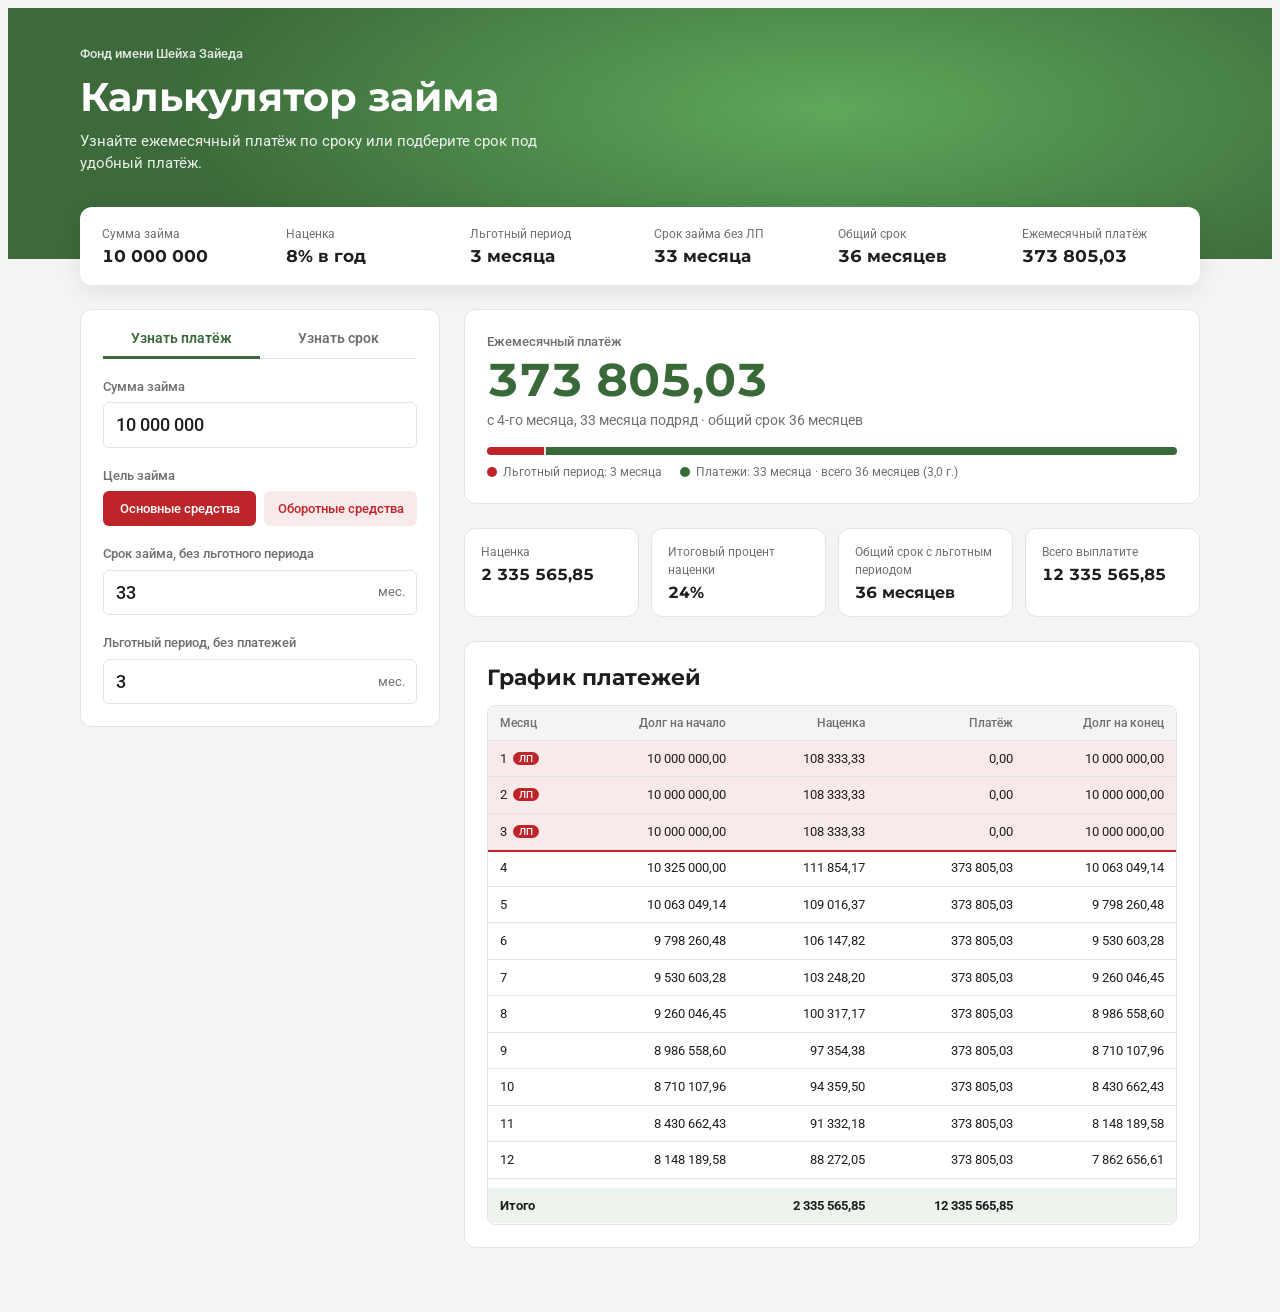
==== index.html @ 4a54db21 "Add files via upload" ====
<!doctype html>
<html lang="ru">
<head>
<meta charset="utf-8">
<meta name="viewport" content="width=device-width, initial-scale=1, viewport-fit=cover">
</head>
<body>
<title>Калькулятор займа ФШЗ</title>
<meta name="claude:viewport-fit-sides" content="cover">
<link rel="preconnect" href="https://fonts.googleapis.com">
<link rel="preconnect" href="https://fonts.gstatic.com" crossorigin>
<link rel="stylesheet" href="https://fonts.googleapis.com/css2?family=Montserrat:wght@600;700&family=Roboto:wght@400;500;700&display=swap">
<style>
  /* Layout: green band with title (как на сайте фонда), white terms card overlapping it, then form on the left and results on the right; stacks on phones */
  /* Single light theme on purpose: matches the fund's site */
  :root {
    --bg: #f4f4f4;
    --panel: #ffffff;
    --fg: #1e1e1e;
    --muted: #6f6f6f;
    --line: #e4e4e4;
    --accent: #396939;          /* green from the site */
    --accent-soft: #edf3ed;
    --band-light: #5ea85b;
    --band-dark: #3c6a3a;
    --grace: #be252a;           /* red from the site's buttons */
    --grace-soft: #f8e9ea;
    --warn: #be252a;
    --on-band: #ffffff;
    --font-head: "Century Gothic", "Montserrat", "Segoe UI", sans-serif;
    --font-body: "Roboto", "Segoe UI", system-ui, sans-serif;
    --font-num: "Roboto", "Segoe UI", system-ui, sans-serif;
    color-scheme: light;
  }

  * { box-sizing: border-box; }
  [hidden] { display: none !important; }
  body { background: var(--bg); color: var(--fg); font-family: var(--font-body); font-size: 15px; line-height: 1.5; padding-block: 0 56px; }
  .gutter { padding-left: max(16px, env(safe-area-inset-left, 0px)); padding-right: max(16px, env(safe-area-inset-right, 0px)); }

  .band { background: radial-gradient(ellipse 70% 120% at 65% 40%, var(--band-light) 0%, var(--band-dark) 75%); color: var(--on-band); }
  .band-inner { max-width: 1120px; margin: 0 auto; padding-block: 36px 84px; display: grid; gap: 10px; }
  .brand { font-size: 13px; font-weight: 500; opacity: 0.85; }
  .band h1 { margin: 0; font: 700 clamp(28px, 4.5vw, 40px)/1.15 var(--font-head); text-wrap: balance; max-width: 22ch; }
  .band p { margin: 0; font-size: 15px; opacity: 0.9; max-width: 60ch; }

  .wrap { max-width: 1152px; margin: -52px auto 0; display: grid; grid-template-columns: minmax(0, 1fr); gap: 24px; position: relative; }
  .terms { display: grid; grid-template-columns: repeat(6, minmax(0, 1fr)); gap: 0; margin: 0; background: var(--panel); border-radius: 12px; box-shadow: 0 6px 24px rgb(0 0 0 / 0.08); padding: 18px 8px; }
  @media (max-width: 900px) { .terms { grid-template-columns: repeat(3, minmax(0, 1fr)); row-gap: 14px; } }
  @media (max-width: 520px) { .terms { grid-template-columns: repeat(2, minmax(0, 1fr)); } }
  .terms div { display: grid; gap: 2px; padding: 0 14px; align-content: start; }
  .terms dt { font-size: 12px; color: var(--muted); }
  .terms dd { margin: 0; font: 700 17px/1.3 var(--font-head); font-variant-numeric: tabular-nums; overflow-wrap: anywhere; }

  .grid { display: grid; grid-template-columns: minmax(0, 360px) minmax(0, 1fr); gap: 24px; align-items: start; }
  @media (max-width: 860px) { .grid { grid-template-columns: minmax(0, 1fr); } }

  .panel { background: var(--panel); border: 1px solid var(--line); border-radius: 12px; padding: 22px; }
  .inputs { display: grid; gap: 18px; }
  .field { display: grid; gap: 6px; }
  .field label { font-size: 13px; font-weight: 500; color: var(--muted); }
  .inp { position: relative; }
  .inp input {
    width: 100%; font: 500 18px/1.2 var(--font-num); font-variant-numeric: tabular-nums;
    color: var(--fg); background: var(--panel); border: 1px solid var(--line); border-radius: 6px;
    padding: 11px 52px 11px 12px; transition: border-color 0.15s;
  }
  .inp input:focus { border-color: var(--accent); outline: none; box-shadow: 0 0 0 3px var(--accent-soft); }
  .inp .unit { position: absolute; right: 12px; top: 50%; transform: translateY(-50%); color: var(--muted); font-size: 13px; pointer-events: none; }
  button:focus-visible { outline: 2px solid var(--accent); outline-offset: 2px; }

  .seg { display: grid; grid-template-columns: 1fr 1fr; gap: 8px; }
  .seg button {
    font: 500 13px var(--font-body); color: var(--grace); background: var(--grace-soft); border: 0; border-radius: 6px;
    padding: 10px 8px; cursor: pointer; transition: background 0.15s, color 0.15s;
  }
  .seg button:hover { background: #f2d9db; }
  .seg button[aria-pressed="true"] { background: var(--grace); color: #ffffff; }

  .tabs { display: grid; grid-template-columns: 1fr 1fr; border-bottom: 1px solid var(--line); margin: -6px 0 0; }
  .tabs button {
    font: 600 14px var(--font-body); color: var(--muted); background: transparent; border: 0; border-bottom: 3px solid transparent;
    padding: 4px 6px 10px; margin-bottom: -1px; cursor: pointer;
  }
  .tabs button[aria-selected="true"] { color: var(--accent); border-bottom-color: var(--accent); }
  .right { display: grid; grid-template-columns: minmax(0, 1fr); gap: 24px; min-width: 0; }
  .hero { display: grid; gap: 4px; }
  .eyebrow { font-size: 13px; font-weight: 500; color: var(--muted); }
  .big { font: 700 clamp(32px, 5vw, 46px)/1.1 var(--font-head); font-variant-numeric: tabular-nums; color: var(--accent); overflow-wrap: anywhere; }
  .sub { color: var(--muted); font-size: 14px; }
  .error { color: var(--warn); font-weight: 500; }

  .timeline { display: flex; height: 8px; border-radius: 4px; overflow: hidden; background: var(--line); margin-top: 16px; gap: 2px; }
  .timeline .g { background: var(--grace); }
  .timeline .p { background: var(--accent); }
  .legend { display: flex; flex-wrap: wrap; gap: 6px 18px; font-size: 12px; color: var(--muted); margin-top: 8px; }
  .legend i { display: inline-block; width: 10px; height: 10px; border-radius: 50%; margin-right: 6px; vertical-align: -1px; }

  .stats { display: grid; grid-template-columns: repeat(4, minmax(0, 1fr)); gap: 12px; }
  @media (max-width: 1040px) and (min-width: 861px) { .stats { grid-template-columns: repeat(2, minmax(0, 1fr)); } }
  @media (max-width: 560px) { .stats { grid-template-columns: repeat(2, minmax(0, 1fr)); } }
  .stat { background: var(--panel); border: 1px solid var(--line); border-radius: 12px; padding: 14px 16px; display: grid; gap: 4px; align-content: start; }
  .stat .k { font-size: 12px; color: var(--muted); }
  .stat .v { font: 700 16px var(--font-head); font-variant-numeric: tabular-nums; overflow-wrap: anywhere; }

  .sched-head { display: flex; justify-content: space-between; align-items: baseline; flex-wrap: wrap; gap: 8px; margin-bottom: 14px; }
  .sched-head h2 { margin: 0; font: 700 22px var(--font-head); }
  .table-box { overflow: auto; max-height: 520px; border: 1px solid var(--line); border-radius: 8px; }
  table { border-collapse: collapse; width: 100%; min-width: 540px; font-size: 13px; }
  th, td { padding: 8px 12px; text-align: right; white-space: nowrap; }
  th { position: sticky; top: 0; background: var(--bg); font-weight: 500; font-size: 12px; color: var(--muted); border-bottom: 1px solid var(--line); z-index: 1; }
  th:first-child, td:first-child { text-align: left; }
  td { font-family: var(--font-num); font-variant-numeric: tabular-nums; border-bottom: 1px solid var(--line); }
  tr.grace td { background: var(--grace-soft); }
  tr.cap td { box-shadow: inset 0 2px 0 var(--grace); }
  tfoot td { font-weight: 700; background: var(--accent-soft); position: sticky; bottom: 0; }
  .tag { display: inline-block; font: 500 10px var(--font-body); color: #ffffff; background: var(--grace); border-radius: 10px; padding: 1px 6px; margin-left: 6px; vertical-align: 1px; }
  @media (prefers-reduced-motion: reduce) { * { transition: none !important; } }
</style>

<div class="band gutter">
  <div class="band-inner">
    <span class="brand">Фонд имени Шейха Зайеда</span>
    <h1>Калькулятор займа</h1>
    <p>Узнайте ежемесячный платёж по сроку или подберите срок под удобный платёж.</p>
  </div>
</div>

<div class="wrap gutter">
  <dl class="terms" id="terms"></dl>

  <div class="grid">
    <form class="panel inputs" id="form" autocomplete="off">
      <div class="tabs" role="tablist" aria-label="Что рассчитать">
        <button type="button" role="tab" id="modePay" aria-selected="true">Узнать платёж</button>
        <button type="button" role="tab" id="modeTerm" aria-selected="false">Узнать срок</button>
      </div>

      <div class="field">
        <label for="amount">Сумма займа</label>
        <div class="inp"><input id="amount" inputmode="decimal" value="10 000 000"></div>
      </div>

      <div class="field" id="presetField">
        <label id="presetLabel">Цель займа</label>
        <div class="seg" role="group" aria-labelledby="presetLabel">
          <button type="button" data-grace="3" data-term="33">Основные средства</button>
          <button type="button" data-grace="3" data-term="21">Оборотные средства</button>
        </div>
      </div>

      <div class="field" id="termField">
        <label for="term">Срок займа, без льготного периода</label>
        <div class="inp"><input id="term" inputmode="numeric" value="33"><span class="unit">мес.</span></div>
      </div>

      <div class="field" id="payField" hidden>
        <label for="pay">Сколько готовы платить в месяц</label>
        <div class="inp"><input id="pay" inputmode="decimal" value="500 000"></div>
      </div>

      <div class="field">
        <label for="grace">Льготный период, без платежей</label>
        <div class="inp"><input id="grace" inputmode="numeric" value="3"><span class="unit">мес.</span></div>
      </div>
    </form>

    <div class="right">
      <section class="panel">
        <div class="hero">
          <span class="eyebrow" id="heroLabel">Ежемесячный платёж</span>
          <span class="big" id="heroValue">—</span>
          <span class="sub" id="heroSub"></span>
        </div>
        <div class="timeline" id="timeline" aria-hidden="true"><div class="g" id="tlG"></div><div class="p" id="tlP"></div></div>
        <div class="legend">
          <span><i style="background:var(--grace)"></i><span id="lgG"></span></span>
          <span><i style="background:var(--accent)"></i><span id="lgP"></span></span>
        </div>
      </section>

      <div class="stats" id="stats"></div>

      <section class="panel">
        <div class="sched-head">
          <h2>График платежей</h2>
        </div>
        <div class="table-box">
          <table>
            <thead>
              <tr><th>Месяц</th><th>Долг на начало</th><th>Наценка</th><th>Платёж</th><th>Долг на конец</th></tr>
            </thead>
            <tbody id="tbody"></tbody>
            <tfoot id="tfoot"></tfoot>
          </table>
        </div>
      </section>
    </div>
  </div>
</div>

<script>
  // Pure calculation, mirrors the "Традиционный займ" sheet.
  function calc({ amount, rate, grace, term }) {
    const i = rate / 100 / 12;
    const graceInterest = amount * i;                 // per month, on the unchanged balance
    const graceTotal = graceInterest * grace;
    const base = amount + graceTotal;                 // balance after capitalisation
    const n = term;
    const payment = i === 0 ? base / n : base * i / (1 - Math.pow(1 + i, -n));

    const rows = [];
    let bal = amount;
    for (let m = 1; m <= grace; m++) {
      rows.push({ m, start: bal, interest: graceInterest, principal: 0, pay: 0, end: bal, grace: true });
    }
    bal = base;
    let paidInterest = 0;
    for (let k = 1; k <= n; k++) {
      const interest = bal * i;
      const principal = payment - interest;
      const end = k === n ? 0 : bal - principal;
      rows.push({ m: grace + k, start: bal, interest, principal, pay: payment, end, cap: k === 1 && grace > 0 });
      paidInterest += interest; bal = end;
    }
    return { base, graceTotal, n, payment, paidInterest, totalPaid: payment * n,
             overpay: graceTotal + paidInterest, rows };
  }

  const nf = new Intl.NumberFormat("ru-RU", { minimumFractionDigits: 2, maximumFractionDigits: 2 });
  const nf0 = new Intl.NumberFormat("ru-RU", { maximumFractionDigits: 0 });
  const nfPct = new Intl.NumberFormat("ru-RU", { maximumFractionDigits: 2 });
  function fmt(x) { return nf.format(x); }
  function num(s) { const v = parseFloat(String(s).replace(/[\s ]/g, "").replace(",", ".")); return isFinite(v) ? v : NaN; }
  function months(n) {
    const a = Math.abs(n) % 100, b = a % 10;
    if (a > 10 && a < 20) return n + " месяцев";
    if (b === 1) return n + " месяц";
    if (b > 1 && b < 5) return n + " месяца";
    return n + " месяцев";
  }

  const RATE = 13;      // ставка для расчёта аннуитета, как в таблице (Наценка по займу ФШЗ)
  const SHOWN_RATE = 8; // наценка, которая показывается на странице, % в год
  const MAX_GRACE = 12, MAX_TERM = 60;
  const $ = id => document.getElementById(id);
  const presets = document.querySelectorAll("[data-term]");
  let mode = "pay";   // "pay": срок → платёж, "term": желаемый платёж → срок

  // Smallest whole term (up to MAX_TERM) whose equal payment fits into the budget
  function termForPayment({ amount, rate, grace, budget }) {
    for (let n = 1; n <= MAX_TERM; n++) {
      if (calc({ amount, rate, grace, term: n }).payment <= budget + 0.005) return n;
    }
    return null;
  }

  function render() {
    const amount = num($("amount").value), rate = RATE;
    const grace = Math.round(num($("grace").value)), budget = num($("pay").value);
    let term = Math.round(num($("term").value));
    presets.forEach(btn => btn.setAttribute("aria-pressed", +btn.dataset.grace === grace && +btn.dataset.term === term));
    const bad = msg => {
      $("terms").innerHTML = ""; $("heroValue").textContent = "—"; $("heroSub").innerHTML = '<span class="error">' + msg + "</span>";
      $("stats").innerHTML = ""; $("tbody").innerHTML = ""; $("tfoot").innerHTML = "";
      $("tlG").style.flex = "0"; $("tlP").style.flex = "0"; $("lgG").textContent = ""; $("lgP").textContent = "";
    };
    if (!(amount > 0)) return bad("Укажите сумму займа больше нуля.");
    if (!(grace >= 0)) return bad("Укажите льготный период, можно 0.");
    if (mode === "term") {
      if (!(budget > 0)) return bad("Укажите, сколько готовы платить в месяц.");
      term = termForPayment({ amount, rate, grace, budget });
      if (!term) return bad("Такого платежа не хватит для этой суммы. Минимальный платёж: " +
        fmt(calc({ amount, rate, grace, term: MAX_TERM }).payment) + ".");
    }
    if (!(term >= 1)) return bad("Укажите срок займа.");

    const r = calc({ amount, rate, grace, term });

    const total = grace + r.n;
    // Итоговый процент наценки: 8% в год × общий срок в годах
    const totalPct = SHOWN_RATE * total / 12;
    const terms = [
      ["Сумма займа", Number.isInteger(amount) ? nf0.format(amount) : fmt(amount)],
      ["Наценка", SHOWN_RATE + "% в год"],
      ["Льготный период", months(grace)],
      ["Срок займа без ЛП", months(r.n)],
      ["Общий срок", months(total)],
      ["Ежемесячный платёж", fmt(r.payment)],
    ];
    $("terms").innerHTML = terms.map(([k, v]) => "<div><dt>" + k + "</dt><dd>" + v + "</dd></div>").join("");
    if (mode === "pay") {
      $("heroLabel").textContent = "Ежемесячный платёж";
      $("heroValue").textContent = fmt(r.payment);
      $("heroSub").textContent = (grace ? "с " + (grace + 1) + "-го месяца, " : "") + months(r.n) + " подряд · общий срок " + months(total);
    } else {
      $("heroLabel").textContent = "Срок займа без льготного периода";
      $("heroValue").textContent = months(r.n);
      $("heroSub").textContent = "Платёж " + fmt(r.payment) + " в месяц" + (grace ? " с " + (grace + 1) + "-го месяца" : "") + " · общий срок " + months(total);
    }

    $("tlG").style.flex = String(grace); $("tlP").style.flex = String(r.n);
    $("lgG").textContent = "Льготный период: " + months(grace);
    $("lgP").textContent = "Платежи: " + months(r.n) + " · всего " + months(total) + " (" + (total / 12).toFixed(1).replace(".", ",") + " г.)";

    const stats = [
      ["Наценка", fmt(r.overpay)],
      ["Итоговый процент наценки", nfPct.format(totalPct) + "%"],
      ["Общий срок с льготным периодом", months(total)],
      ["Всего выплатите", fmt(r.totalPaid)],
    ];
    $("stats").innerHTML = stats.map(([k, v]) => '<div class="stat"><span class="k">' + k + '</span><span class="v">' + v + "</span></div>").join("");

    $("tbody").innerHTML = r.rows.map(x =>
      '<tr class="' + (x.grace ? "grace" : "") + (x.cap ? " cap" : "") + '"><td>' + x.m + (x.grace ? '<span class="tag">ЛП</span>' : "") +
      "</td><td>" + fmt(x.start) + "</td><td>" + fmt(x.interest) +
      "</td><td>" + fmt(x.pay) + "</td><td>" + fmt(x.end) + "</td></tr>").join("");
    $("tfoot").innerHTML = "<tr><td>Итого</td><td></td><td>" + fmt(r.overpay) + "</td><td>" + fmt(r.totalPaid) + "</td><td></td></tr>";
  }

  // Silent caps: grace up to 12 months, term up to 60 months
  [["grace", MAX_GRACE], ["term", MAX_TERM]].forEach(([id, max]) => $(id).addEventListener("input", e => {
    if (num(e.target.value) > max) e.target.value = max;
    render();
  }));
  // Group thousands with spaces while typing, keeping the caret after the same digit
  const groupDigits = e => {
    const el = e.target, raw = el.value, caret = el.selectionStart ?? raw.length;
    const digitsBefore = raw.slice(0, caret).replace(/[^\d,.]/g, "").length;
    let [int, dec] = raw.replace(/[^\d,.]/g, "").replace(".", ",").split(",");
    int = (int || "").replace(/^0+(?=\d)/, "");
    let out = int.replace(/\B(?=(\d{3})+(?!\d))/g, " ");
    if (dec !== undefined) out += "," + dec.replace(/\D/g, "").slice(0, 2);
    el.value = out;
    let pos = 0, seen = 0;
    while (pos < out.length && seen < digitsBefore) { if (out[pos] !== " ") seen++; pos++; }
    el.setSelectionRange(pos, pos);
    render();
  };
  $("amount").addEventListener("input", groupDigits);
  $("pay").addEventListener("input", groupDigits);

  function setMode(m) {
    mode = m;
    $("modePay").setAttribute("aria-selected", m === "pay");
    $("modeTerm").setAttribute("aria-selected", m === "term");
    $("presetField").hidden = $("termField").hidden = m !== "pay";
    $("payField").hidden = m !== "term";
    render();
  }
  $("modePay").addEventListener("click", () => setMode("pay"));
  $("modeTerm").addEventListener("click", () => setMode("term"));
  presets.forEach(btn => btn.addEventListener("click", () => {
    $("grace").value = btn.dataset.grace; $("term").value = btn.dataset.term; render();
  }));
  $("form").addEventListener("submit", e => e.preventDefault());
  render();
</script>

</body>
</html>
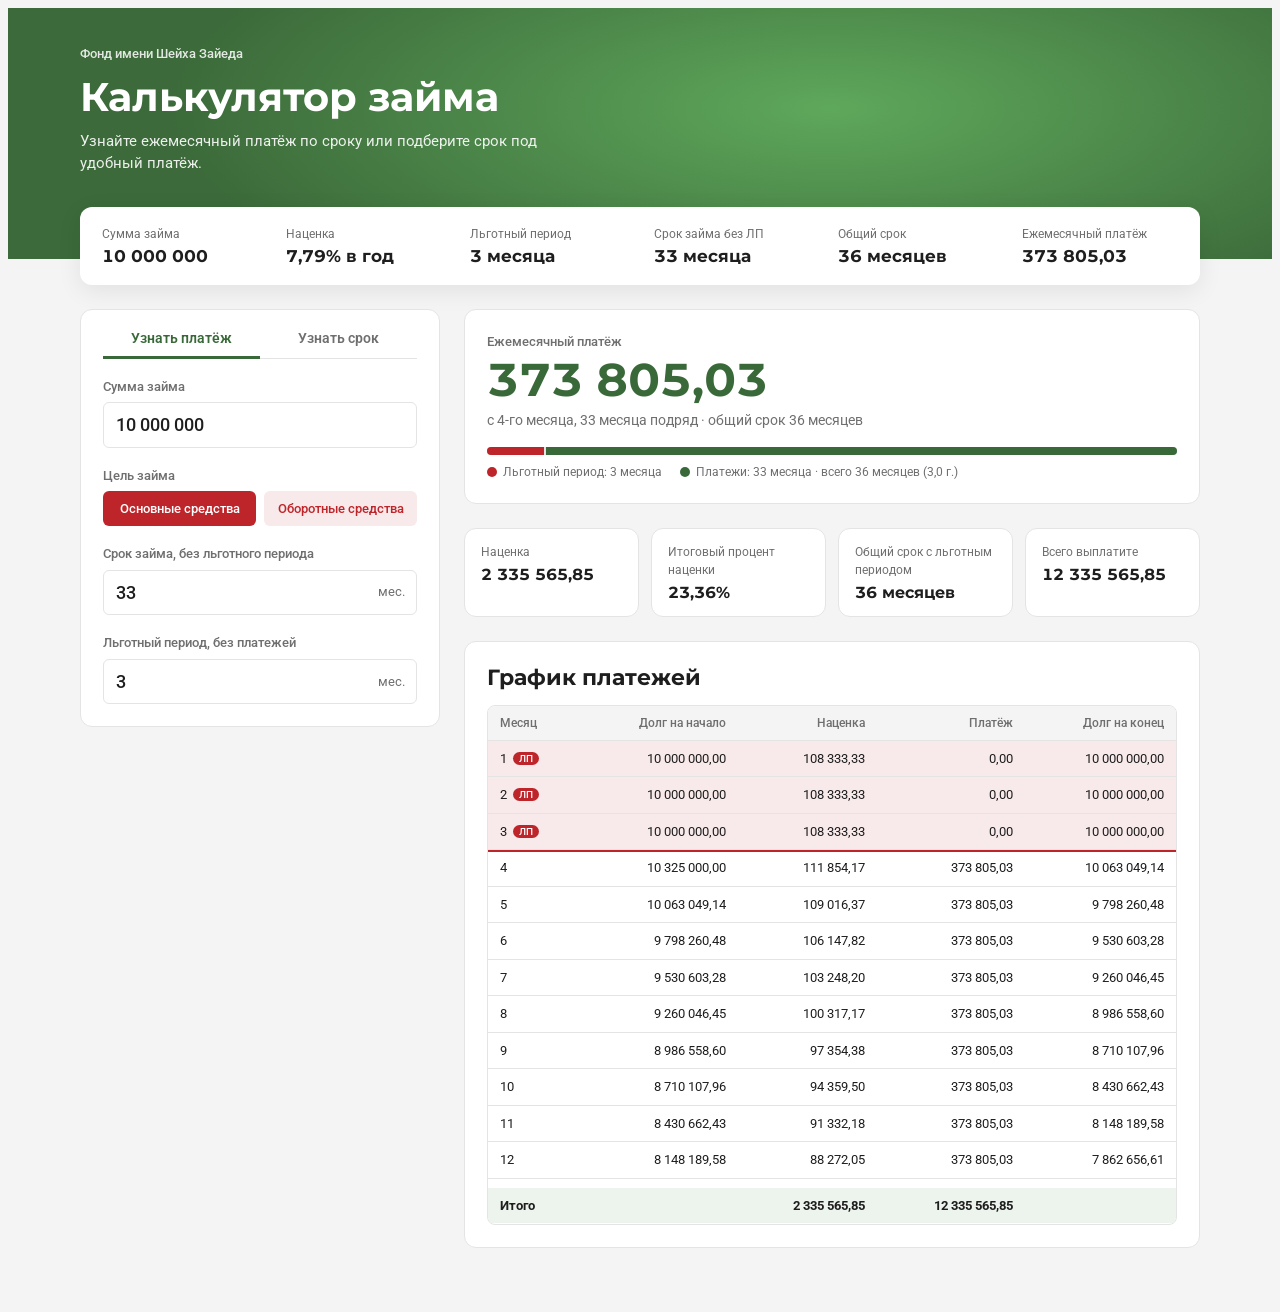
==== commit 76cb1b92: "Add files via upload" ====
--- a/index.html
+++ b/index.html
@@ -241,7 +241,6 @@
   }
 
   const RATE = 13;      // ставка для расчёта аннуитета, как в таблице (Наценка по займу ФШЗ)
-  const SHOWN_RATE = 8; // наценка, которая показывается на странице, % в год
   const MAX_GRACE = 12, MAX_TERM = 60;
   const $ = id => document.getElementById(id);
   const presets = document.querySelectorAll("[data-term]");
@@ -278,11 +277,12 @@
     const r = calc({ amount, rate, grace, term });
 
     const total = grace + r.n;
-    // Итоговый процент наценки: 8% в год × общий срок в годах
-    const totalPct = SHOWN_RATE * total / 12;
+    // Наценка как в таблице: доля переплаты от суммы займа (E7) и она же в пересчёте на год (H7)
+    const totalPct = r.overpay / amount * 100;
+    const yearPct = totalPct / total * 12;
     const terms = [
       ["Сумма займа", Number.isInteger(amount) ? nf0.format(amount) : fmt(amount)],
-      ["Наценка", SHOWN_RATE + "% в год"],
+      ["Наценка", nfPct.format(yearPct) + "% в год"],
       ["Льготный период", months(grace)],
       ["Срок займа без ЛП", months(r.n)],
       ["Общий срок", months(total)],
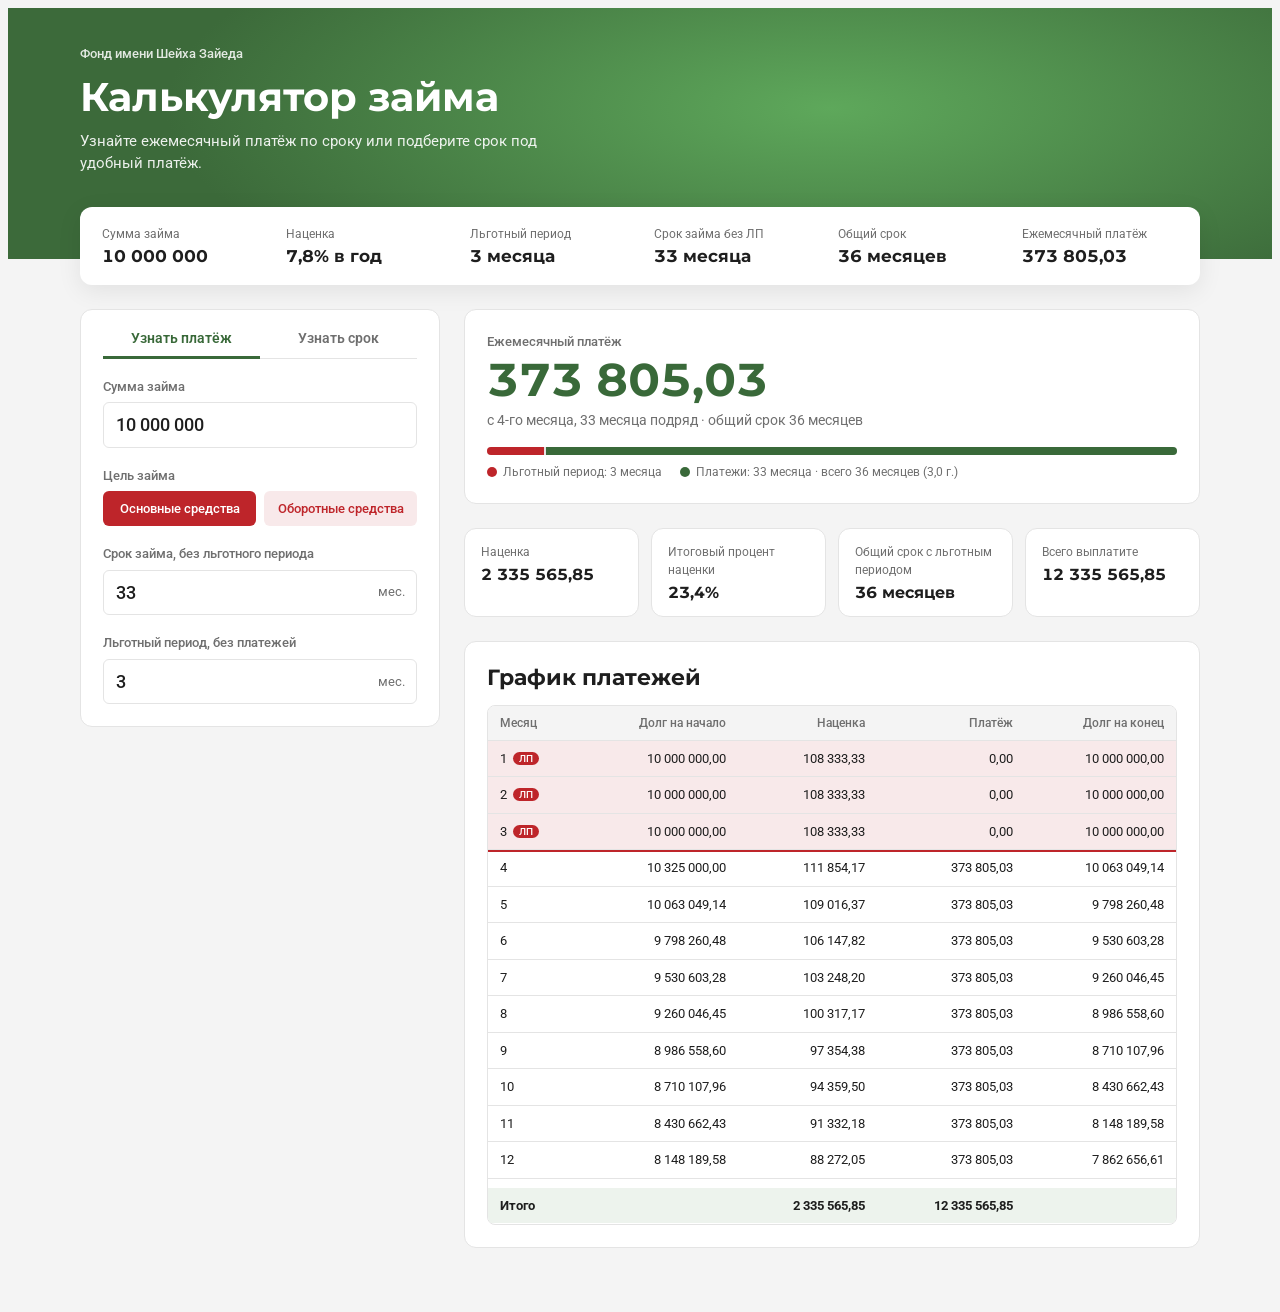
==== commit f06f7c34: "Add files via upload" ====
--- a/index.html
+++ b/index.html
@@ -229,7 +229,7 @@
 
   const nf = new Intl.NumberFormat("ru-RU", { minimumFractionDigits: 2, maximumFractionDigits: 2 });
   const nf0 = new Intl.NumberFormat("ru-RU", { maximumFractionDigits: 0 });
-  const nfPct = new Intl.NumberFormat("ru-RU", { maximumFractionDigits: 2 });
+  const nfPct = new Intl.NumberFormat("ru-RU", { maximumFractionDigits: 1 });
   function fmt(x) { return nf.format(x); }
   function num(s) { const v = parseFloat(String(s).replace(/[\s ]/g, "").replace(",", ".")); return isFinite(v) ? v : NaN; }
   function months(n) {
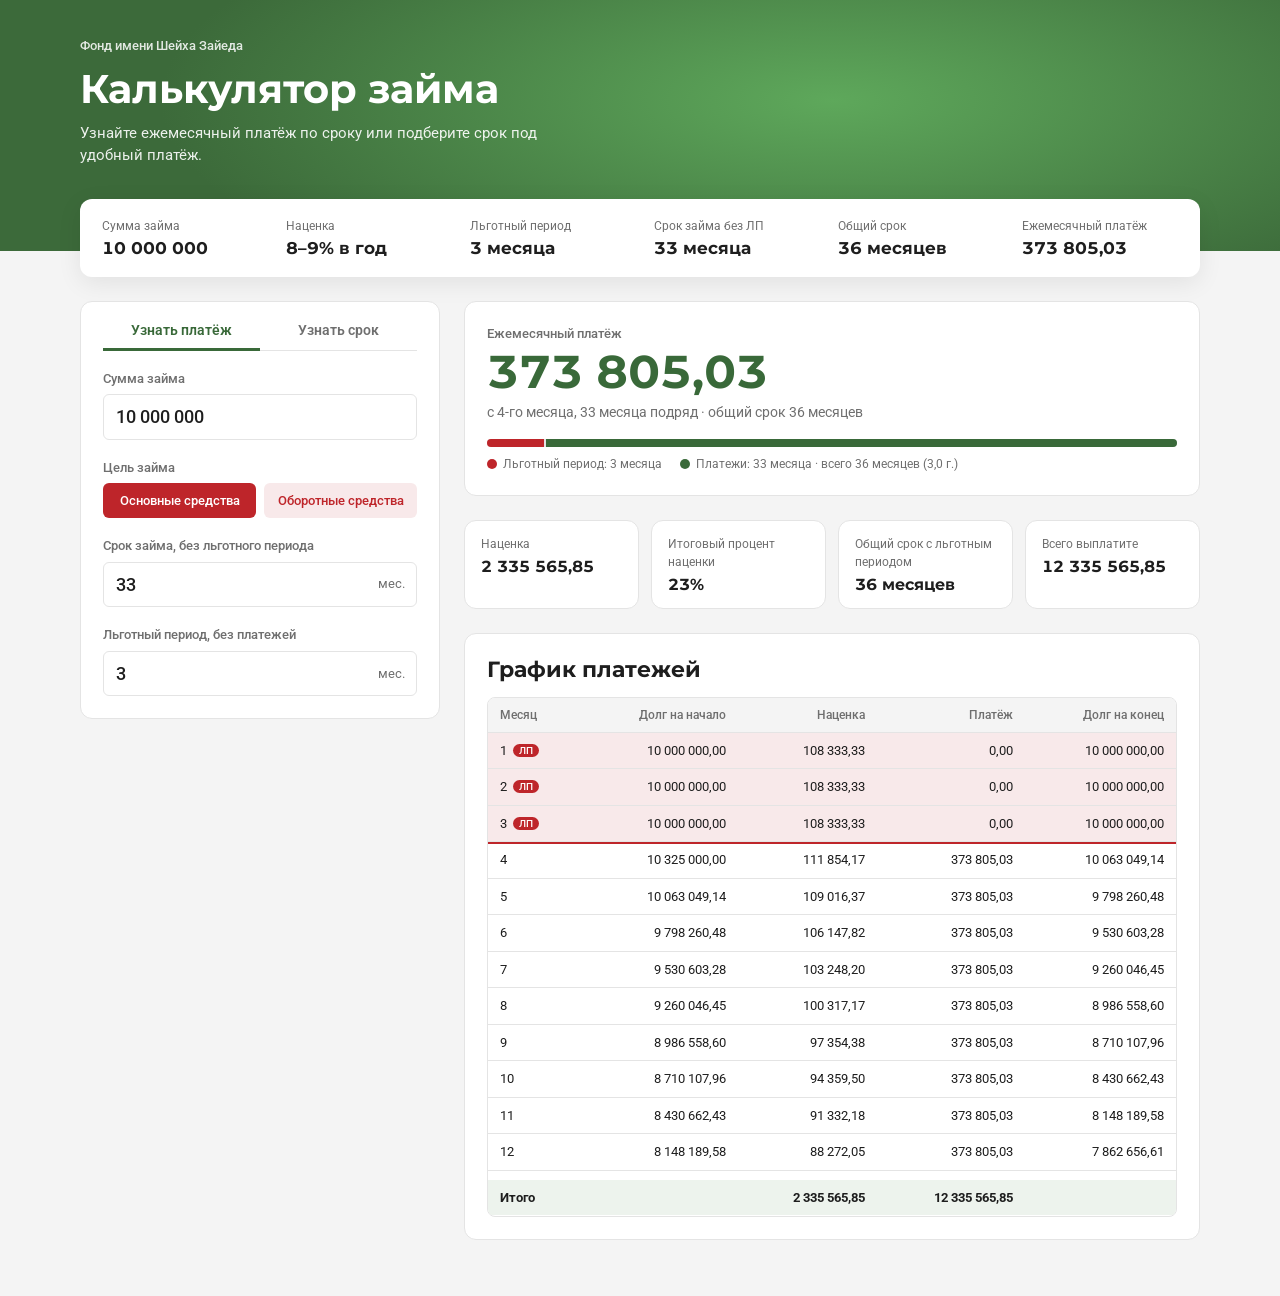
==== commit e3a5e07e: "Add files via upload" ====
--- a/index.html
+++ b/index.html
@@ -35,7 +35,7 @@
 
   * { box-sizing: border-box; }
   [hidden] { display: none !important; }
-  body { background: var(--bg); color: var(--fg); font-family: var(--font-body); font-size: 15px; line-height: 1.5; padding-block: 0 56px; }
+  body { margin: 0; background: var(--bg); color: var(--fg); font-family: var(--font-body); font-size: 15px; line-height: 1.5; padding-block: 0 56px; }
   .gutter { padding-left: max(16px, env(safe-area-inset-left, 0px)); padding-right: max(16px, env(safe-area-inset-right, 0px)); }
 
   .band { background: radial-gradient(ellipse 70% 120% at 65% 40%, var(--band-light) 0%, var(--band-dark) 75%); color: var(--on-band); }
@@ -229,7 +229,7 @@
 
   const nf = new Intl.NumberFormat("ru-RU", { minimumFractionDigits: 2, maximumFractionDigits: 2 });
   const nf0 = new Intl.NumberFormat("ru-RU", { maximumFractionDigits: 0 });
-  const nfPct = new Intl.NumberFormat("ru-RU", { maximumFractionDigits: 1 });
+  const nfPct = new Intl.NumberFormat("ru-RU", { maximumFractionDigits: 0 });
   function fmt(x) { return nf.format(x); }
   function num(s) { const v = parseFloat(String(s).replace(/[\s ]/g, "").replace(",", ".")); return isFinite(v) ? v : NaN; }
   function months(n) {
@@ -241,6 +241,7 @@
   }
 
   const RATE = 13;      // ставка для расчёта аннуитета, как в таблице (Наценка по займу ФШЗ)
+  const SHOWN_RATE = "8–9% в год"; // наценка в условиях сверху, фиксированный текст
   const MAX_GRACE = 12, MAX_TERM = 60;
   const $ = id => document.getElementById(id);
   const presets = document.querySelectorAll("[data-term]");
@@ -277,12 +278,11 @@
     const r = calc({ amount, rate, grace, term });
 
     const total = grace + r.n;
-    // Наценка как в таблице: доля переплаты от суммы займа (E7) и она же в пересчёте на год (H7)
+    // Итоговый процент наценки как в таблице: доля переплаты от суммы займа (E7)
     const totalPct = r.overpay / amount * 100;
-    const yearPct = totalPct / total * 12;
     const terms = [
       ["Сумма займа", Number.isInteger(amount) ? nf0.format(amount) : fmt(amount)],
-      ["Наценка", nfPct.format(yearPct) + "% в год"],
+      ["Наценка", SHOWN_RATE],
       ["Льготный период", months(grace)],
       ["Срок займа без ЛП", months(r.n)],
       ["Общий срок", months(total)],
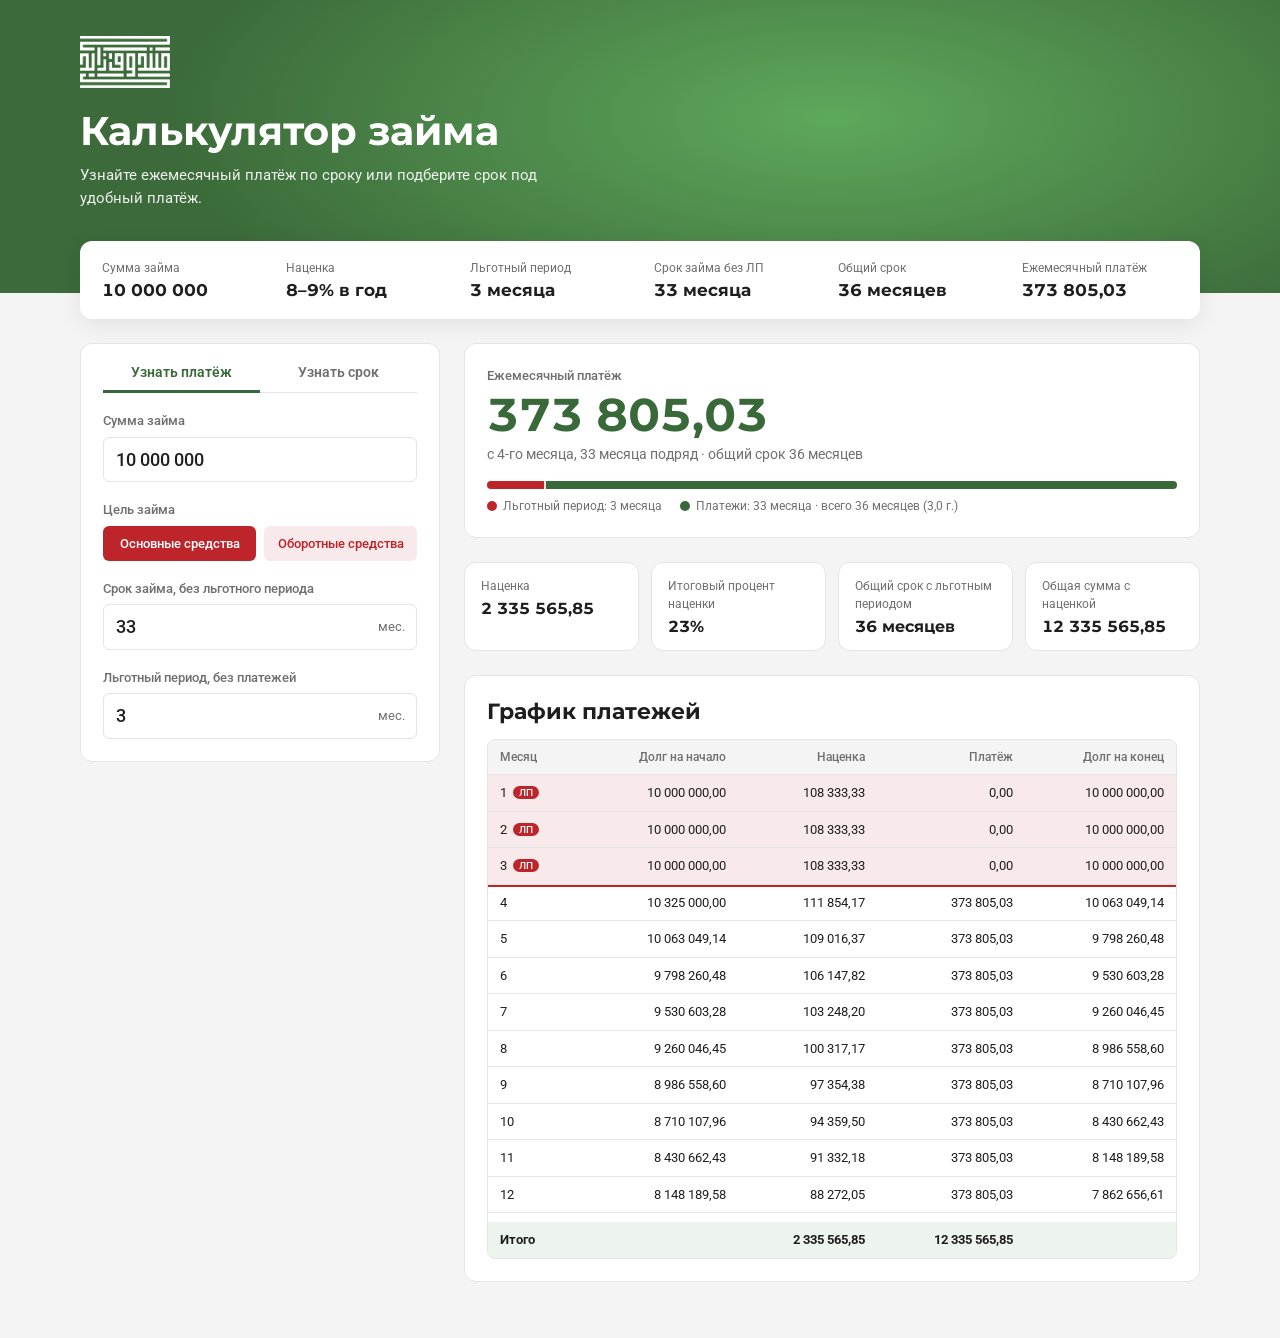
==== commit 5fe93dd5: "Add files via upload" ====
--- a/index.html
+++ b/index.html
@@ -40,7 +40,7 @@
 
   .band { background: radial-gradient(ellipse 70% 120% at 65% 40%, var(--band-light) 0%, var(--band-dark) 75%); color: var(--on-band); }
   .band-inner { max-width: 1120px; margin: 0 auto; padding-block: 36px 84px; display: grid; gap: 10px; }
-  .brand { font-size: 13px; font-weight: 500; opacity: 0.85; }
+  .logo { display: block; width: 90px; max-width: 60%; height: auto; margin-bottom: 10px; }
   .band h1 { margin: 0; font: 700 clamp(28px, 4.5vw, 40px)/1.15 var(--font-head); text-wrap: balance; max-width: 22ch; }
   .band p { margin: 0; font-size: 15px; opacity: 0.9; max-width: 60ch; }
 
@@ -120,7 +120,7 @@
 
 <div class="band gutter">
   <div class="band-inner">
-    <span class="brand">Фонд имени Шейха Зайеда</span>
+    <img class="logo" src="[data-uri]" alt="Фонд имени Шейха Зайеда" width="90" height="52">
     <h1>Калькулятор займа</h1>
     <p>Узнайте ежемесячный платёж по сроку или подберите срок под удобный платёж.</p>
   </div>
@@ -307,7 +307,7 @@
       ["Наценка", fmt(r.overpay)],
       ["Итоговый процент наценки", nfPct.format(totalPct) + "%"],
       ["Общий срок с льготным периодом", months(total)],
-      ["Всего выплатите", fmt(r.totalPaid)],
+      ["Общая сумма с наценкой", fmt(r.totalPaid)],
     ];
     $("stats").innerHTML = stats.map(([k, v]) => '<div class="stat"><span class="k">' + k + '</span><span class="v">' + v + "</span></div>").join("");
 
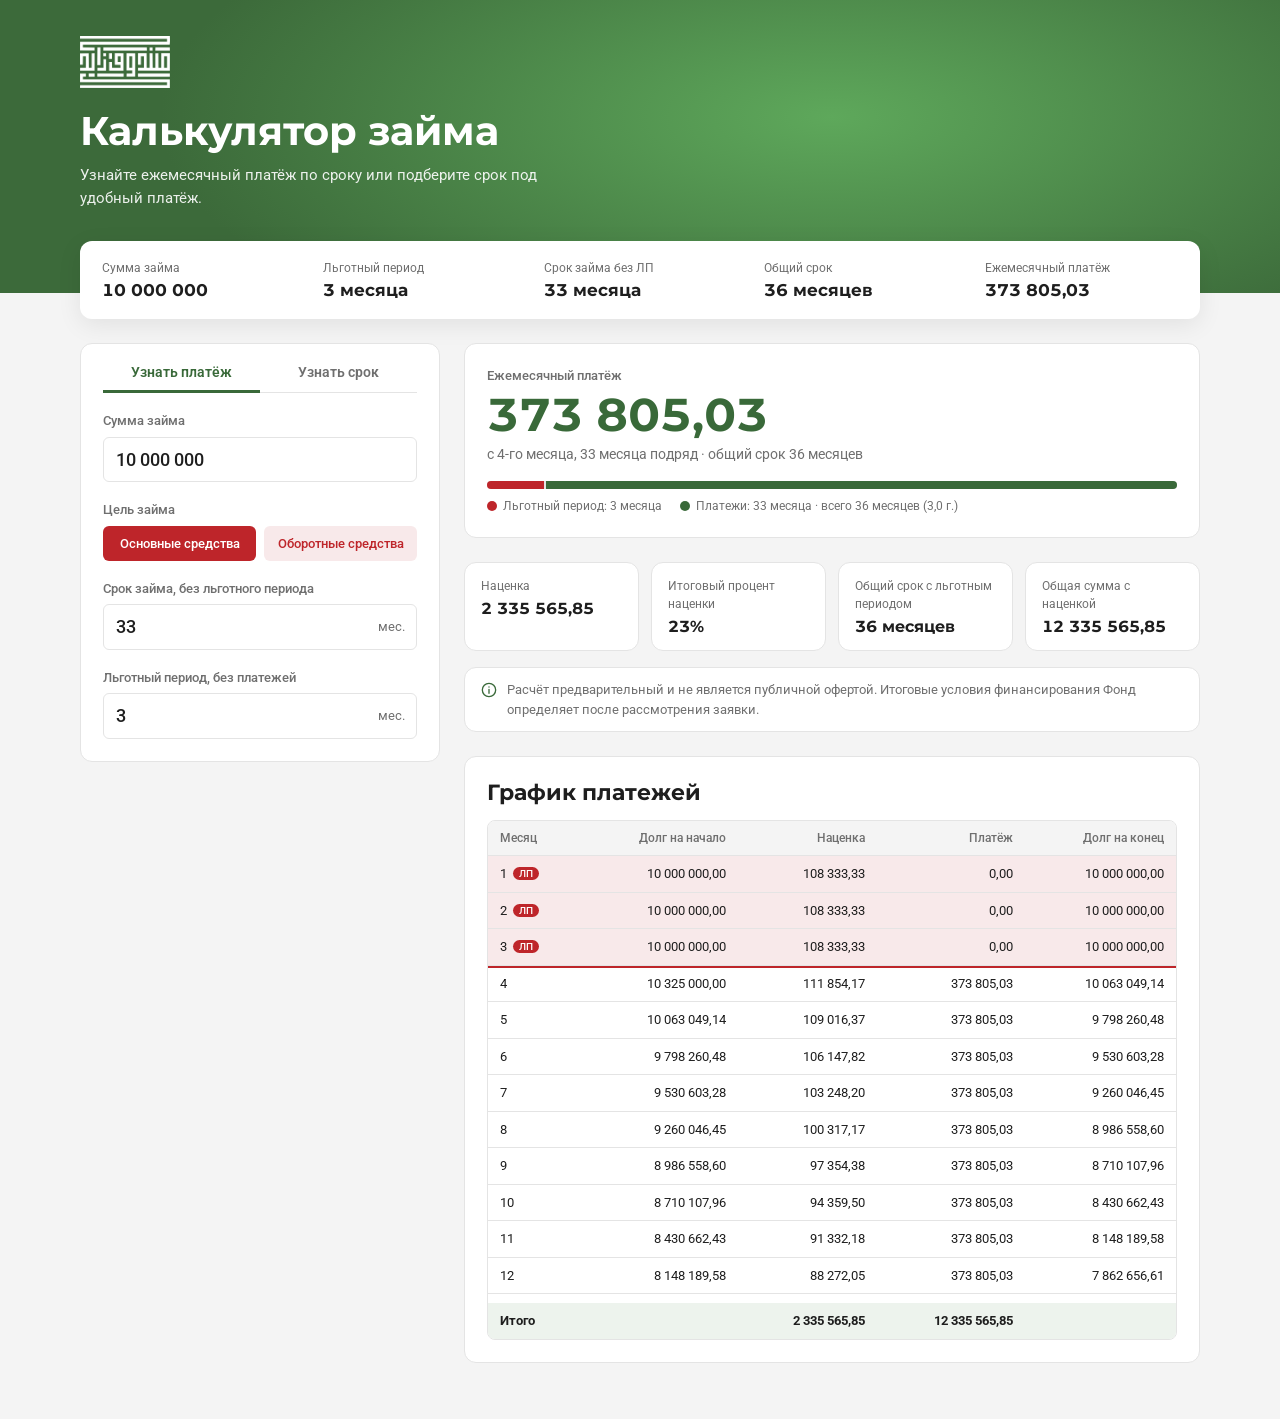
==== commit 3b8b3449: "Add files via upload" ====
--- a/index.html
+++ b/index.html
@@ -45,7 +45,7 @@
   .band p { margin: 0; font-size: 15px; opacity: 0.9; max-width: 60ch; }
 
   .wrap { max-width: 1152px; margin: -52px auto 0; display: grid; grid-template-columns: minmax(0, 1fr); gap: 24px; position: relative; }
-  .terms { display: grid; grid-template-columns: repeat(6, minmax(0, 1fr)); gap: 0; margin: 0; background: var(--panel); border-radius: 12px; box-shadow: 0 6px 24px rgb(0 0 0 / 0.08); padding: 18px 8px; }
+  .terms { display: grid; grid-template-columns: repeat(5, minmax(0, 1fr)); gap: 0; margin: 0; background: var(--panel); border-radius: 12px; box-shadow: 0 6px 24px rgb(0 0 0 / 0.08); padding: 18px 8px; }
   @media (max-width: 900px) { .terms { grid-template-columns: repeat(3, minmax(0, 1fr)); row-gap: 14px; } }
   @media (max-width: 520px) { .terms { grid-template-columns: repeat(2, minmax(0, 1fr)); } }
   .terms div { display: grid; gap: 2px; padding: 0 14px; align-content: start; }
@@ -99,6 +99,8 @@
   .stats { display: grid; grid-template-columns: repeat(4, minmax(0, 1fr)); gap: 12px; }
   @media (max-width: 1040px) and (min-width: 861px) { .stats { grid-template-columns: repeat(2, minmax(0, 1fr)); } }
   @media (max-width: 560px) { .stats { grid-template-columns: repeat(2, minmax(0, 1fr)); } }
+  .disclaimer { display: flex; gap: 10px; align-items: flex-start; margin: -8px 0 0; padding: 12px 16px; background: var(--panel); border: 1px solid var(--line); border-radius: 12px; font-size: 13px; line-height: 1.5; color: var(--muted); }
+  .disclaimer svg { flex-shrink: 0; width: 16px; height: 16px; margin-top: 2px; color: var(--accent); }
   .stat { background: var(--panel); border: 1px solid var(--line); border-radius: 12px; padding: 14px 16px; display: grid; gap: 4px; align-content: start; }
   .stat .k { font-size: 12px; color: var(--muted); }
   .stat .v { font: 700 16px var(--font-head); font-variant-numeric: tabular-nums; overflow-wrap: anywhere; }
@@ -180,6 +182,7 @@
       </section>
 
       <div class="stats" id="stats"></div>
+      <p class="disclaimer"><svg viewBox="0 0 24 24" fill="none" stroke="currentColor" stroke-width="2" stroke-linecap="round" aria-hidden="true"><circle cx="12" cy="12" r="10"/><path d="M12 11v6M12 7.5h.01"/></svg><span>Расчёт предварительный и не является публичной офертой. Итоговые условия финансирования Фонд определяет после рассмотрения заявки.</span></p>
 
       <section class="panel">
         <div class="sched-head">
@@ -241,7 +244,6 @@
   }
 
   const RATE = 13;      // ставка для расчёта аннуитета, как в таблице (Наценка по займу ФШЗ)
-  const SHOWN_RATE = "8–9% в год"; // наценка в условиях сверху, фиксированный текст
   const MAX_GRACE = 12, MAX_TERM = 60;
   const $ = id => document.getElementById(id);
   const presets = document.querySelectorAll("[data-term]");
@@ -282,7 +284,6 @@
     const totalPct = r.overpay / amount * 100;
     const terms = [
       ["Сумма займа", Number.isInteger(amount) ? nf0.format(amount) : fmt(amount)],
-      ["Наценка", SHOWN_RATE],
       ["Льготный период", months(grace)],
       ["Срок займа без ЛП", months(r.n)],
       ["Общий срок", months(total)],
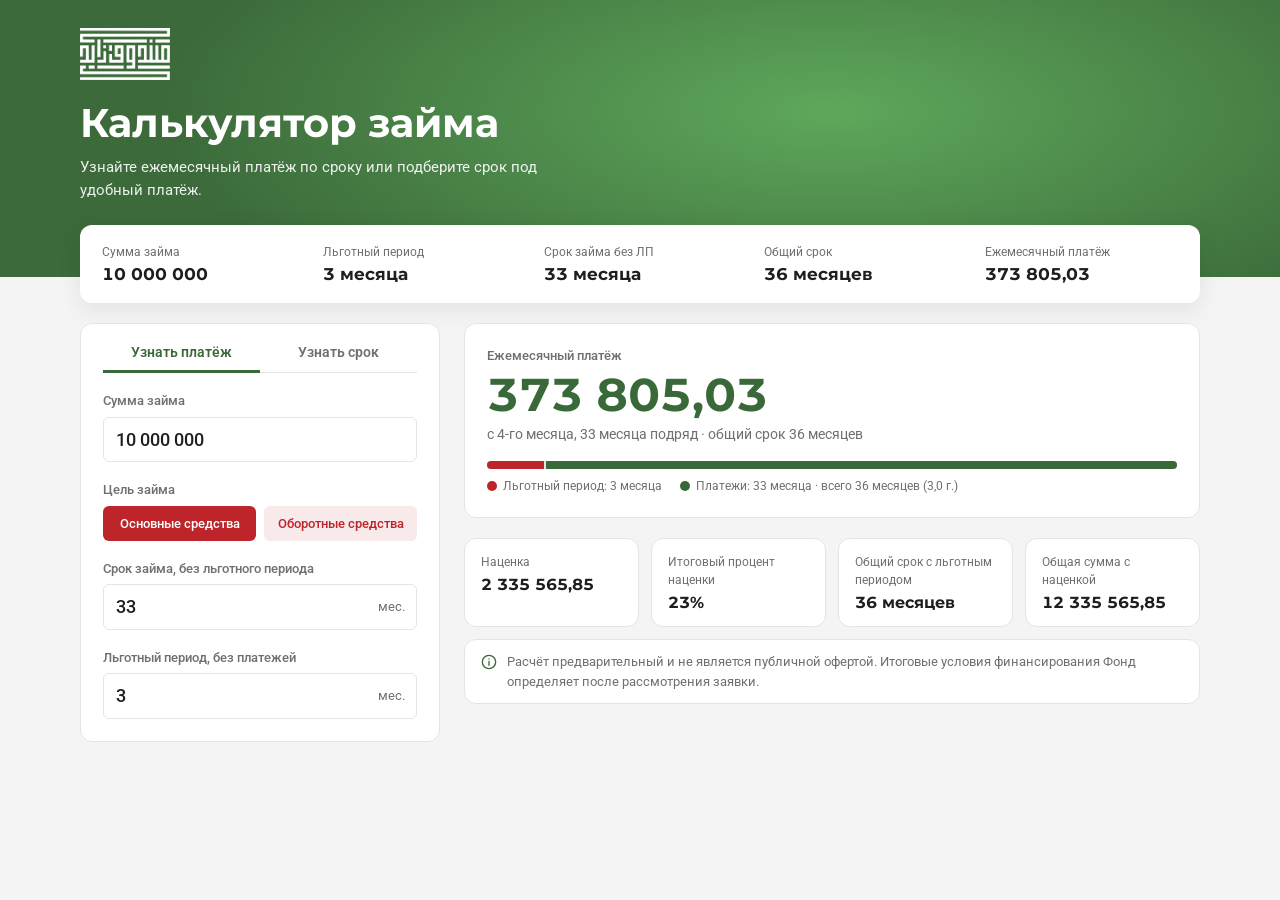
==== commit a1ae8dec: "Add files via upload" ====
--- a/index.html
+++ b/index.html
@@ -35,16 +35,16 @@
 
   * { box-sizing: border-box; }
   [hidden] { display: none !important; }
-  body { margin: 0; background: var(--bg); color: var(--fg); font-family: var(--font-body); font-size: 15px; line-height: 1.5; padding-block: 0 56px; }
+  body { margin: 0; background: var(--bg); color: var(--fg); font-family: var(--font-body); font-size: 15px; line-height: 1.5; padding-block: 0 24px; }
   .gutter { padding-left: max(16px, env(safe-area-inset-left, 0px)); padding-right: max(16px, env(safe-area-inset-right, 0px)); }
 
   .band { background: radial-gradient(ellipse 70% 120% at 65% 40%, var(--band-light) 0%, var(--band-dark) 75%); color: var(--on-band); }
-  .band-inner { max-width: 1120px; margin: 0 auto; padding-block: 36px 84px; display: grid; gap: 10px; }
+  .band-inner { max-width: 1120px; margin: 0 auto; padding-block: 28px 76px; display: grid; gap: 10px; }
   .logo { display: block; width: 90px; max-width: 60%; height: auto; margin-bottom: 10px; }
   .band h1 { margin: 0; font: 700 clamp(28px, 4.5vw, 40px)/1.15 var(--font-head); text-wrap: balance; max-width: 22ch; }
   .band p { margin: 0; font-size: 15px; opacity: 0.9; max-width: 60ch; }
 
-  .wrap { max-width: 1152px; margin: -52px auto 0; display: grid; grid-template-columns: minmax(0, 1fr); gap: 24px; position: relative; }
+  .wrap { max-width: 1152px; margin: -52px auto 0; display: grid; grid-template-columns: minmax(0, 1fr); gap: 20px; position: relative; }
   .terms { display: grid; grid-template-columns: repeat(5, minmax(0, 1fr)); gap: 0; margin: 0; background: var(--panel); border-radius: 12px; box-shadow: 0 6px 24px rgb(0 0 0 / 0.08); padding: 18px 8px; }
   @media (max-width: 900px) { .terms { grid-template-columns: repeat(3, minmax(0, 1fr)); row-gap: 14px; } }
   @media (max-width: 520px) { .terms { grid-template-columns: repeat(2, minmax(0, 1fr)); } }
@@ -83,7 +83,7 @@
     padding: 4px 6px 10px; margin-bottom: -1px; cursor: pointer;
   }
   .tabs button[aria-selected="true"] { color: var(--accent); border-bottom-color: var(--accent); }
-  .right { display: grid; grid-template-columns: minmax(0, 1fr); gap: 24px; min-width: 0; }
+  .right { display: grid; grid-template-columns: minmax(0, 1fr); gap: 20px; min-width: 0; }
   .hero { display: grid; gap: 4px; }
   .eyebrow { font-size: 13px; font-weight: 500; color: var(--muted); }
   .big { font: 700 clamp(32px, 5vw, 46px)/1.1 var(--font-head); font-variant-numeric: tabular-nums; color: var(--accent); overflow-wrap: anywhere; }
@@ -105,18 +105,6 @@
   .stat .k { font-size: 12px; color: var(--muted); }
   .stat .v { font: 700 16px var(--font-head); font-variant-numeric: tabular-nums; overflow-wrap: anywhere; }
 
-  .sched-head { display: flex; justify-content: space-between; align-items: baseline; flex-wrap: wrap; gap: 8px; margin-bottom: 14px; }
-  .sched-head h2 { margin: 0; font: 700 22px var(--font-head); }
-  .table-box { overflow: auto; max-height: 520px; border: 1px solid var(--line); border-radius: 8px; }
-  table { border-collapse: collapse; width: 100%; min-width: 540px; font-size: 13px; }
-  th, td { padding: 8px 12px; text-align: right; white-space: nowrap; }
-  th { position: sticky; top: 0; background: var(--bg); font-weight: 500; font-size: 12px; color: var(--muted); border-bottom: 1px solid var(--line); z-index: 1; }
-  th:first-child, td:first-child { text-align: left; }
-  td { font-family: var(--font-num); font-variant-numeric: tabular-nums; border-bottom: 1px solid var(--line); }
-  tr.grace td { background: var(--grace-soft); }
-  tr.cap td { box-shadow: inset 0 2px 0 var(--grace); }
-  tfoot td { font-weight: 700; background: var(--accent-soft); position: sticky; bottom: 0; }
-  .tag { display: inline-block; font: 500 10px var(--font-body); color: #ffffff; background: var(--grace); border-radius: 10px; padding: 1px 6px; margin-left: 6px; vertical-align: 1px; }
   @media (prefers-reduced-motion: reduce) { * { transition: none !important; } }
 </style>
 
@@ -184,20 +172,6 @@
       <div class="stats" id="stats"></div>
       <p class="disclaimer"><svg viewBox="0 0 24 24" fill="none" stroke="currentColor" stroke-width="2" stroke-linecap="round" aria-hidden="true"><circle cx="12" cy="12" r="10"/><path d="M12 11v6M12 7.5h.01"/></svg><span>Расчёт предварительный и не является публичной офертой. Итоговые условия финансирования Фонд определяет после рассмотрения заявки.</span></p>
 
-      <section class="panel">
-        <div class="sched-head">
-          <h2>График платежей</h2>
-        </div>
-        <div class="table-box">
-          <table>
-            <thead>
-              <tr><th>Месяц</th><th>Долг на начало</th><th>Наценка</th><th>Платёж</th><th>Долг на конец</th></tr>
-            </thead>
-            <tbody id="tbody"></tbody>
-            <tfoot id="tfoot"></tfoot>
-          </table>
-        </div>
-      </section>
     </div>
   </div>
 </div>
@@ -264,7 +238,7 @@
     presets.forEach(btn => btn.setAttribute("aria-pressed", +btn.dataset.grace === grace && +btn.dataset.term === term));
     const bad = msg => {
       $("terms").innerHTML = ""; $("heroValue").textContent = "—"; $("heroSub").innerHTML = '<span class="error">' + msg + "</span>";
-      $("stats").innerHTML = ""; $("tbody").innerHTML = ""; $("tfoot").innerHTML = "";
+      $("stats").innerHTML = "";
       $("tlG").style.flex = "0"; $("tlP").style.flex = "0"; $("lgG").textContent = ""; $("lgP").textContent = "";
     };
     if (!(amount > 0)) return bad("Укажите сумму займа больше нуля.");
@@ -312,11 +286,6 @@
     ];
     $("stats").innerHTML = stats.map(([k, v]) => '<div class="stat"><span class="k">' + k + '</span><span class="v">' + v + "</span></div>").join("");
 
-    $("tbody").innerHTML = r.rows.map(x =>
-      '<tr class="' + (x.grace ? "grace" : "") + (x.cap ? " cap" : "") + '"><td>' + x.m + (x.grace ? '<span class="tag">ЛП</span>' : "") +
-      "</td><td>" + fmt(x.start) + "</td><td>" + fmt(x.interest) +
-      "</td><td>" + fmt(x.pay) + "</td><td>" + fmt(x.end) + "</td></tr>").join("");
-    $("tfoot").innerHTML = "<tr><td>Итого</td><td></td><td>" + fmt(r.overpay) + "</td><td>" + fmt(r.totalPaid) + "</td><td></td></tr>";
   }
 
   // Silent caps: grace up to 12 months, term up to 60 months
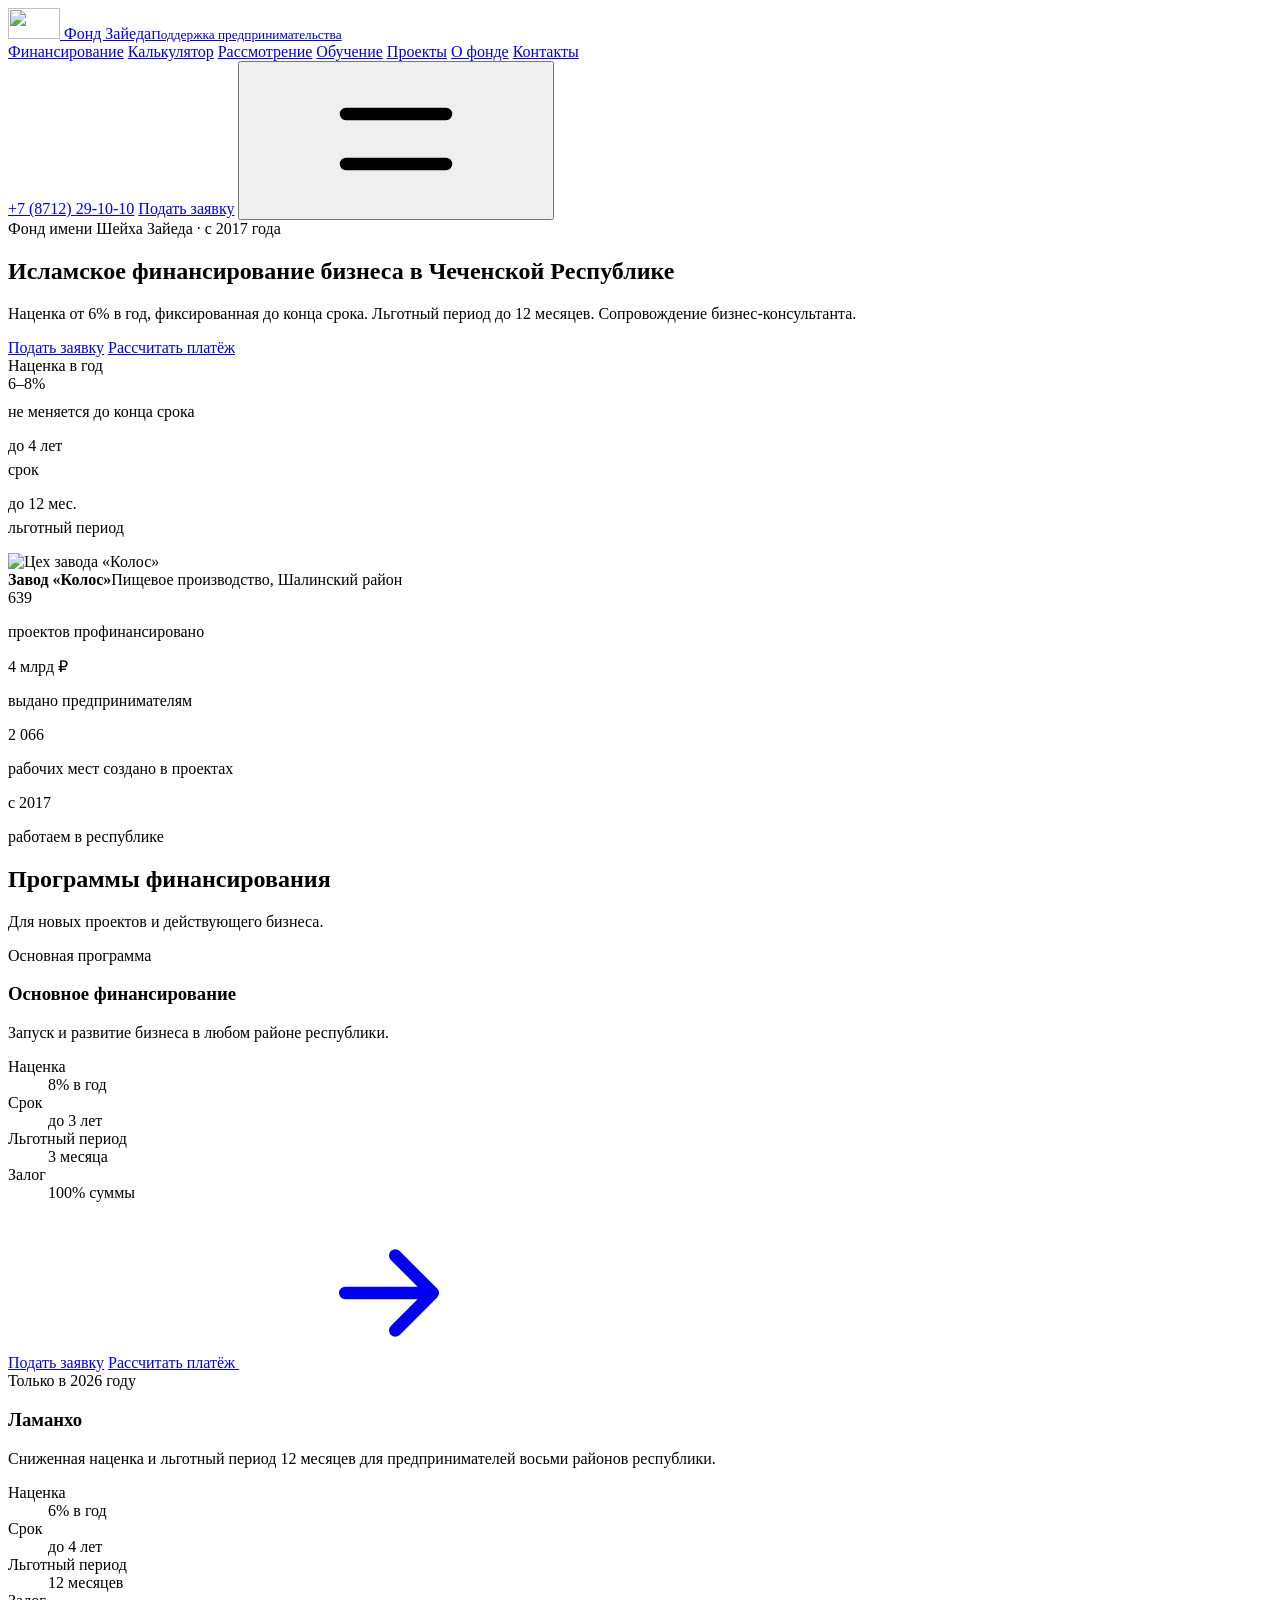
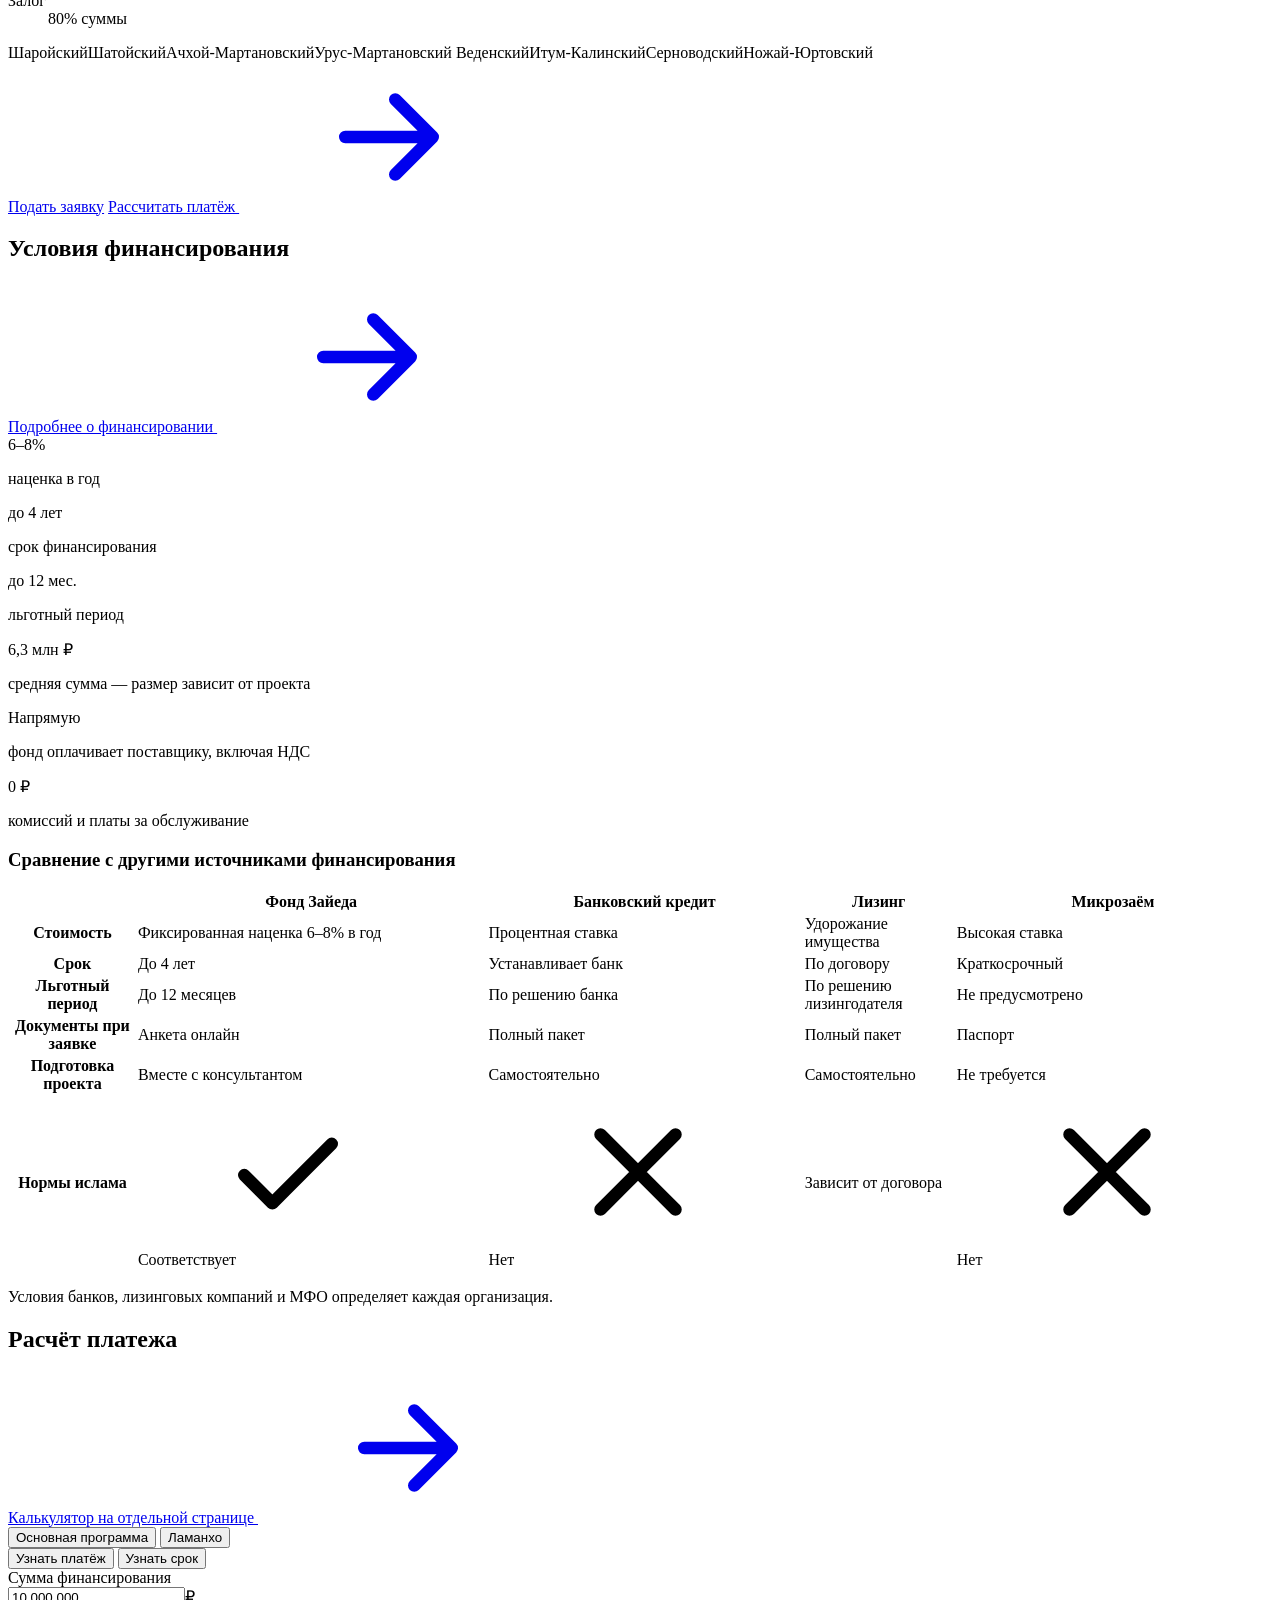
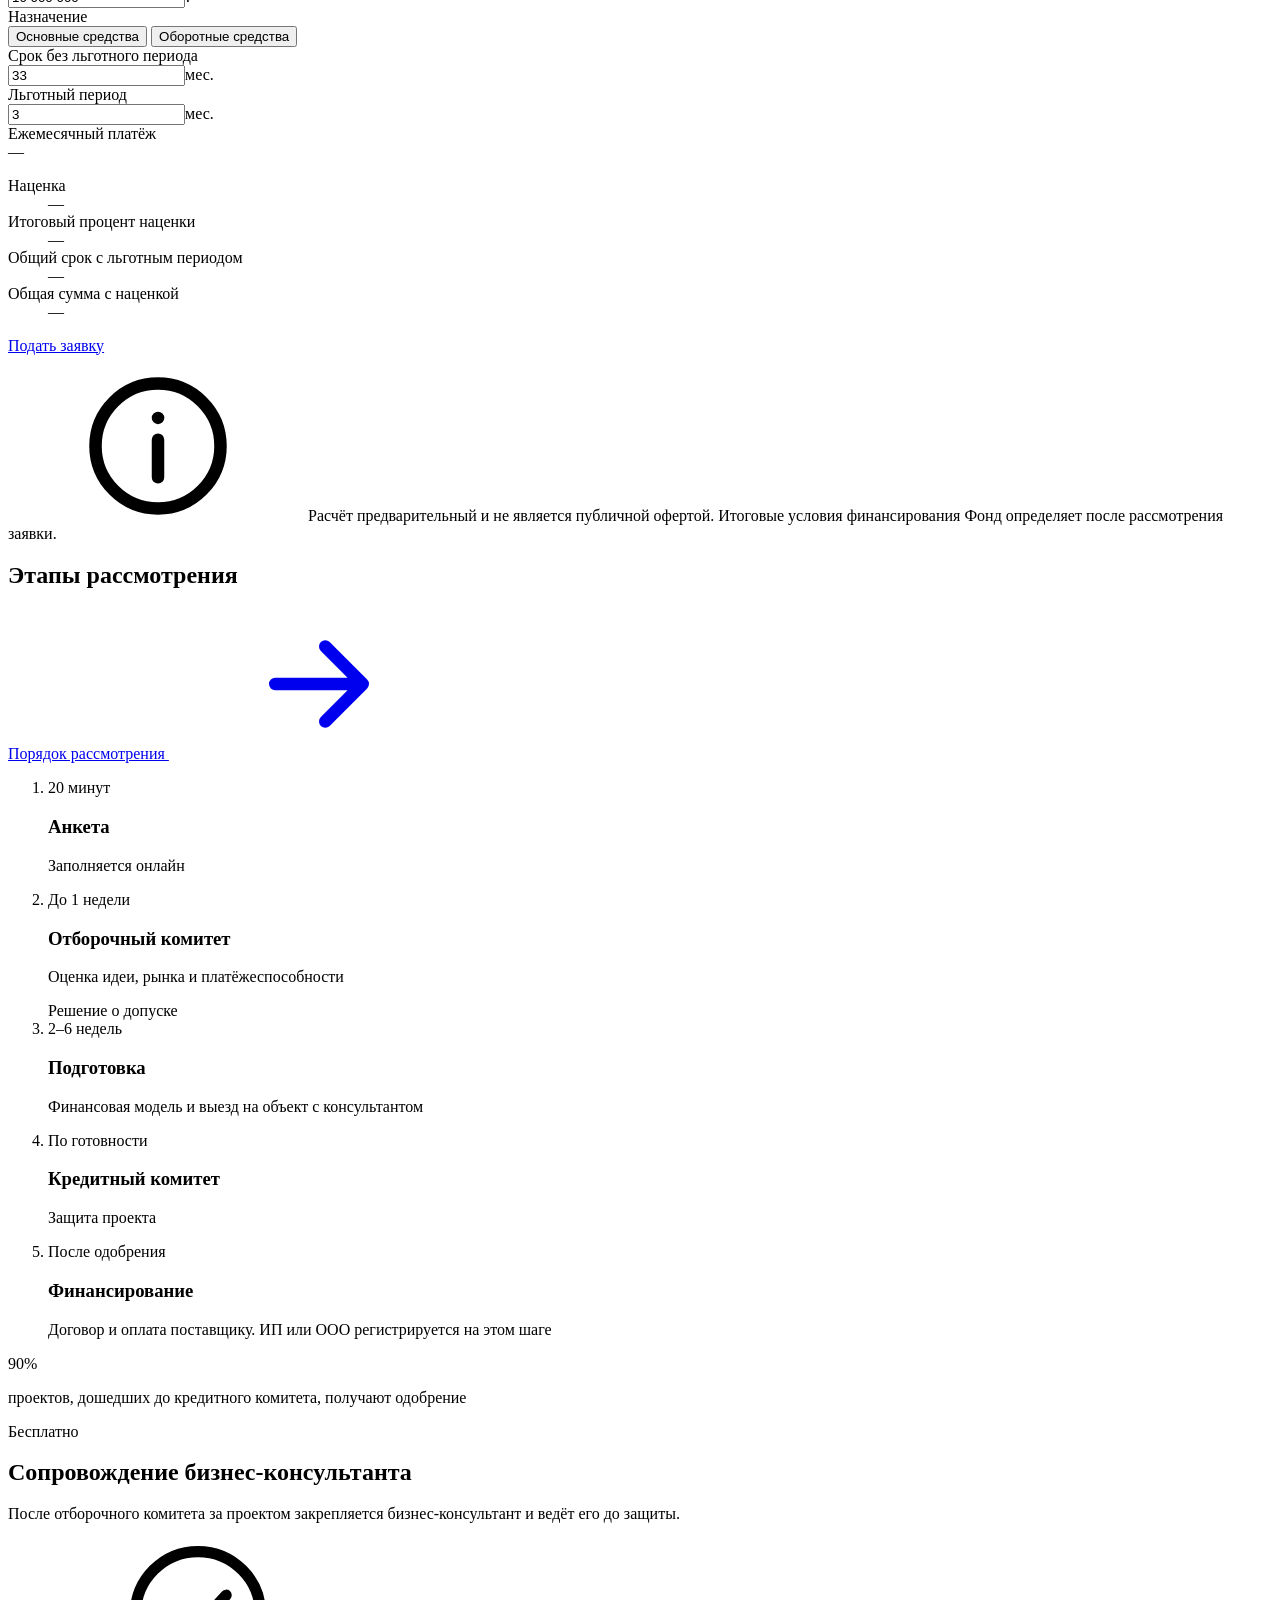
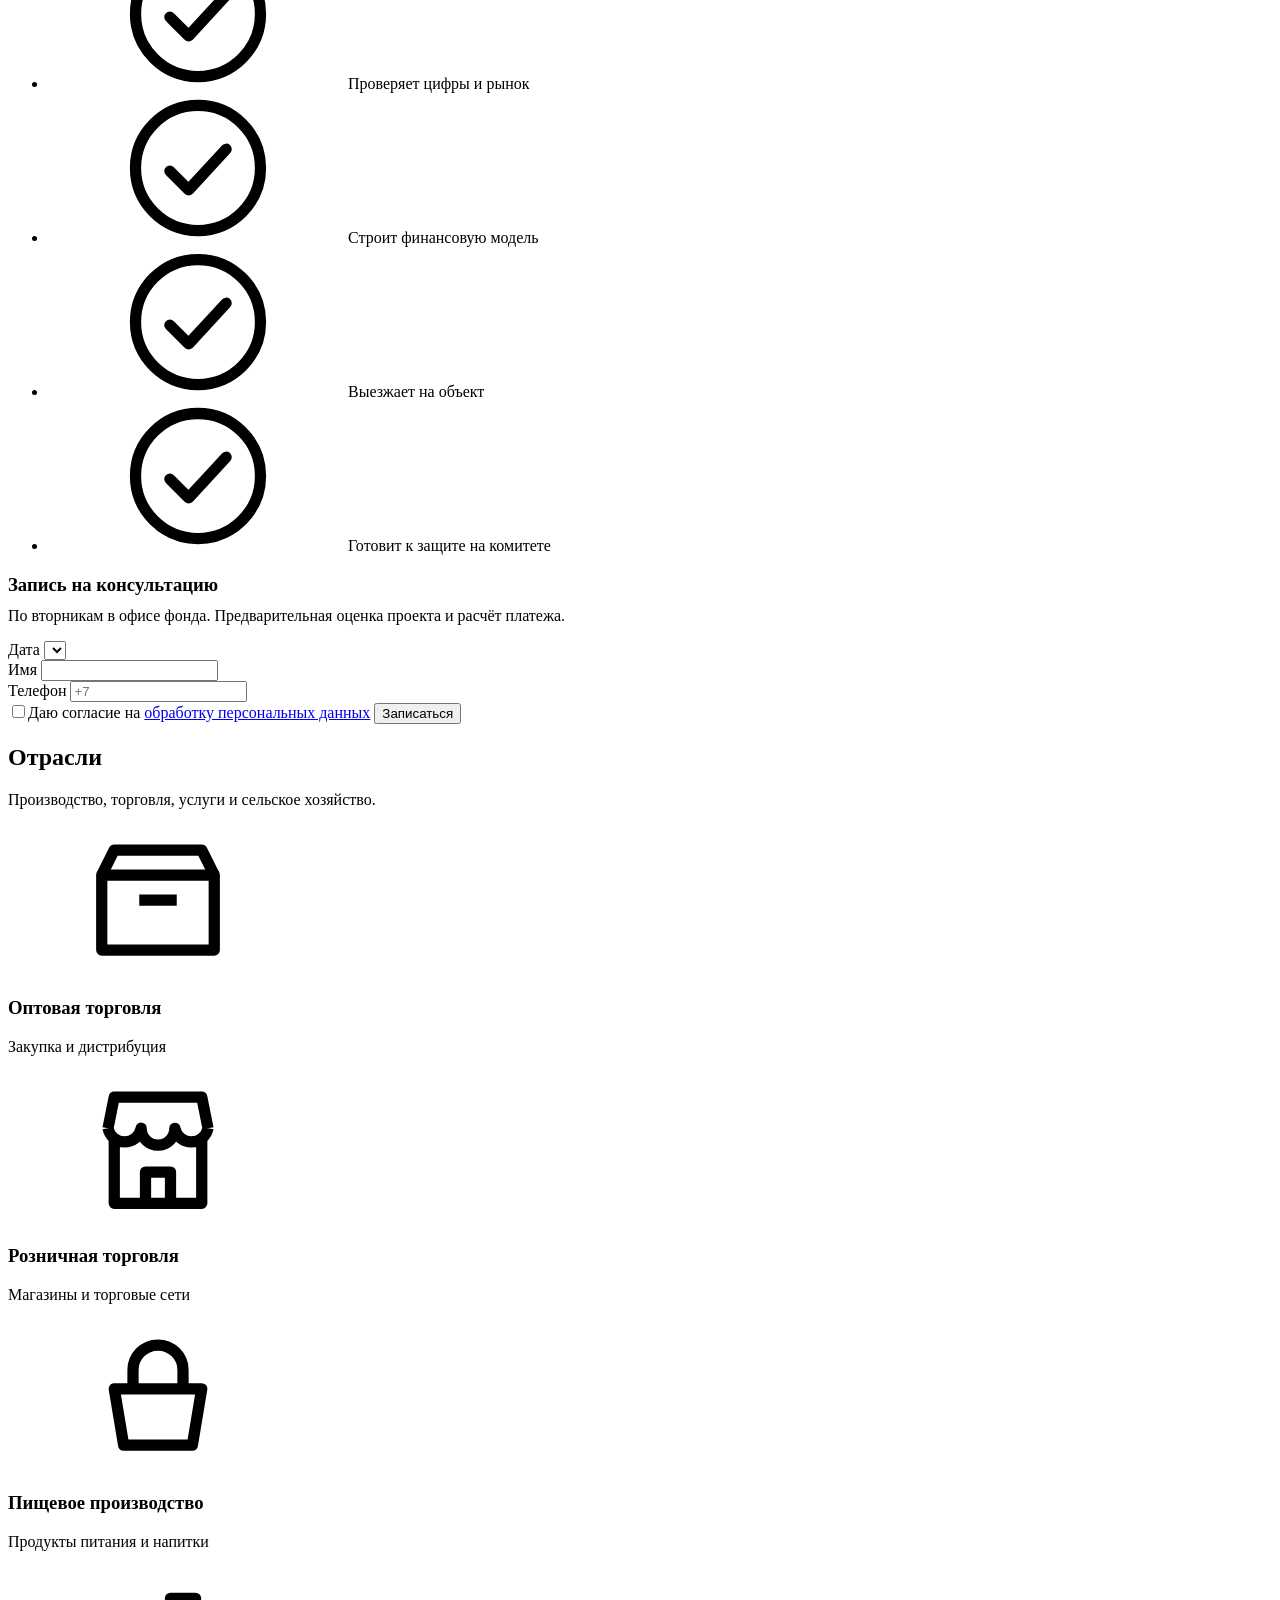
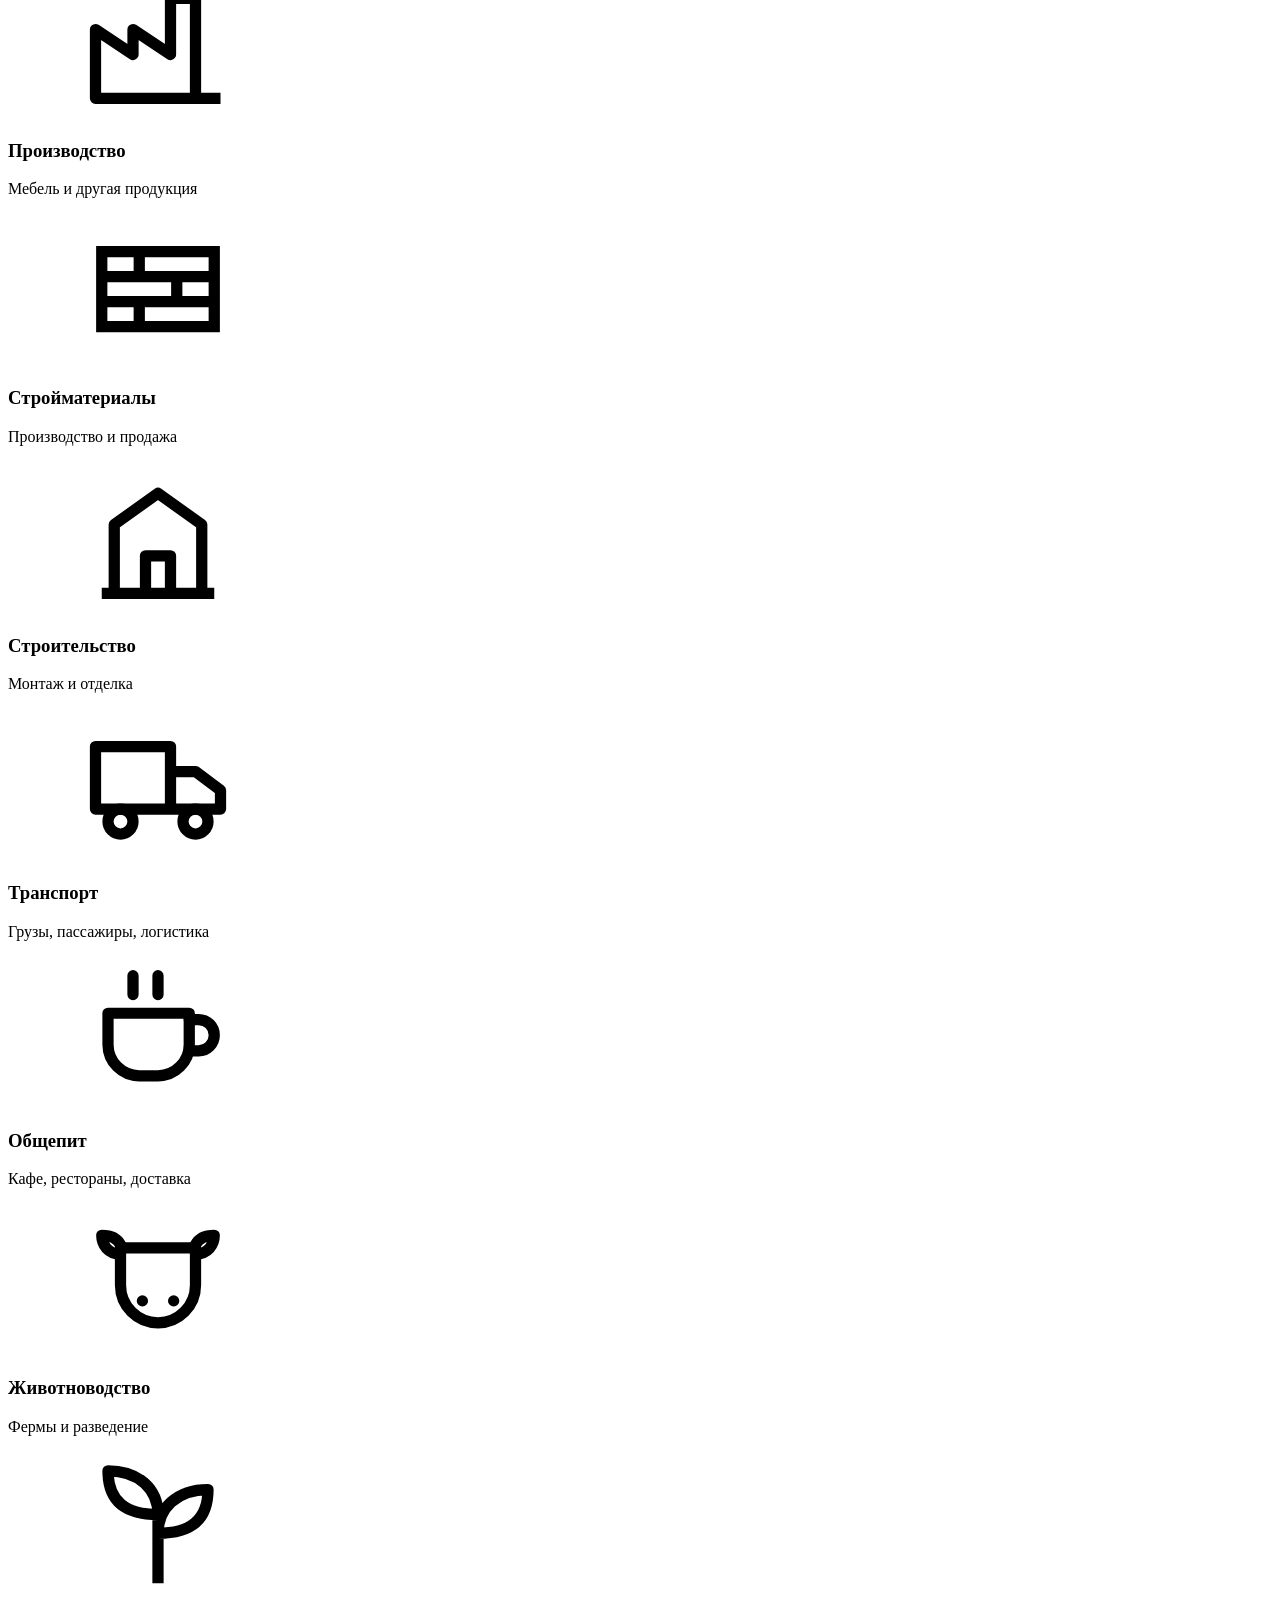
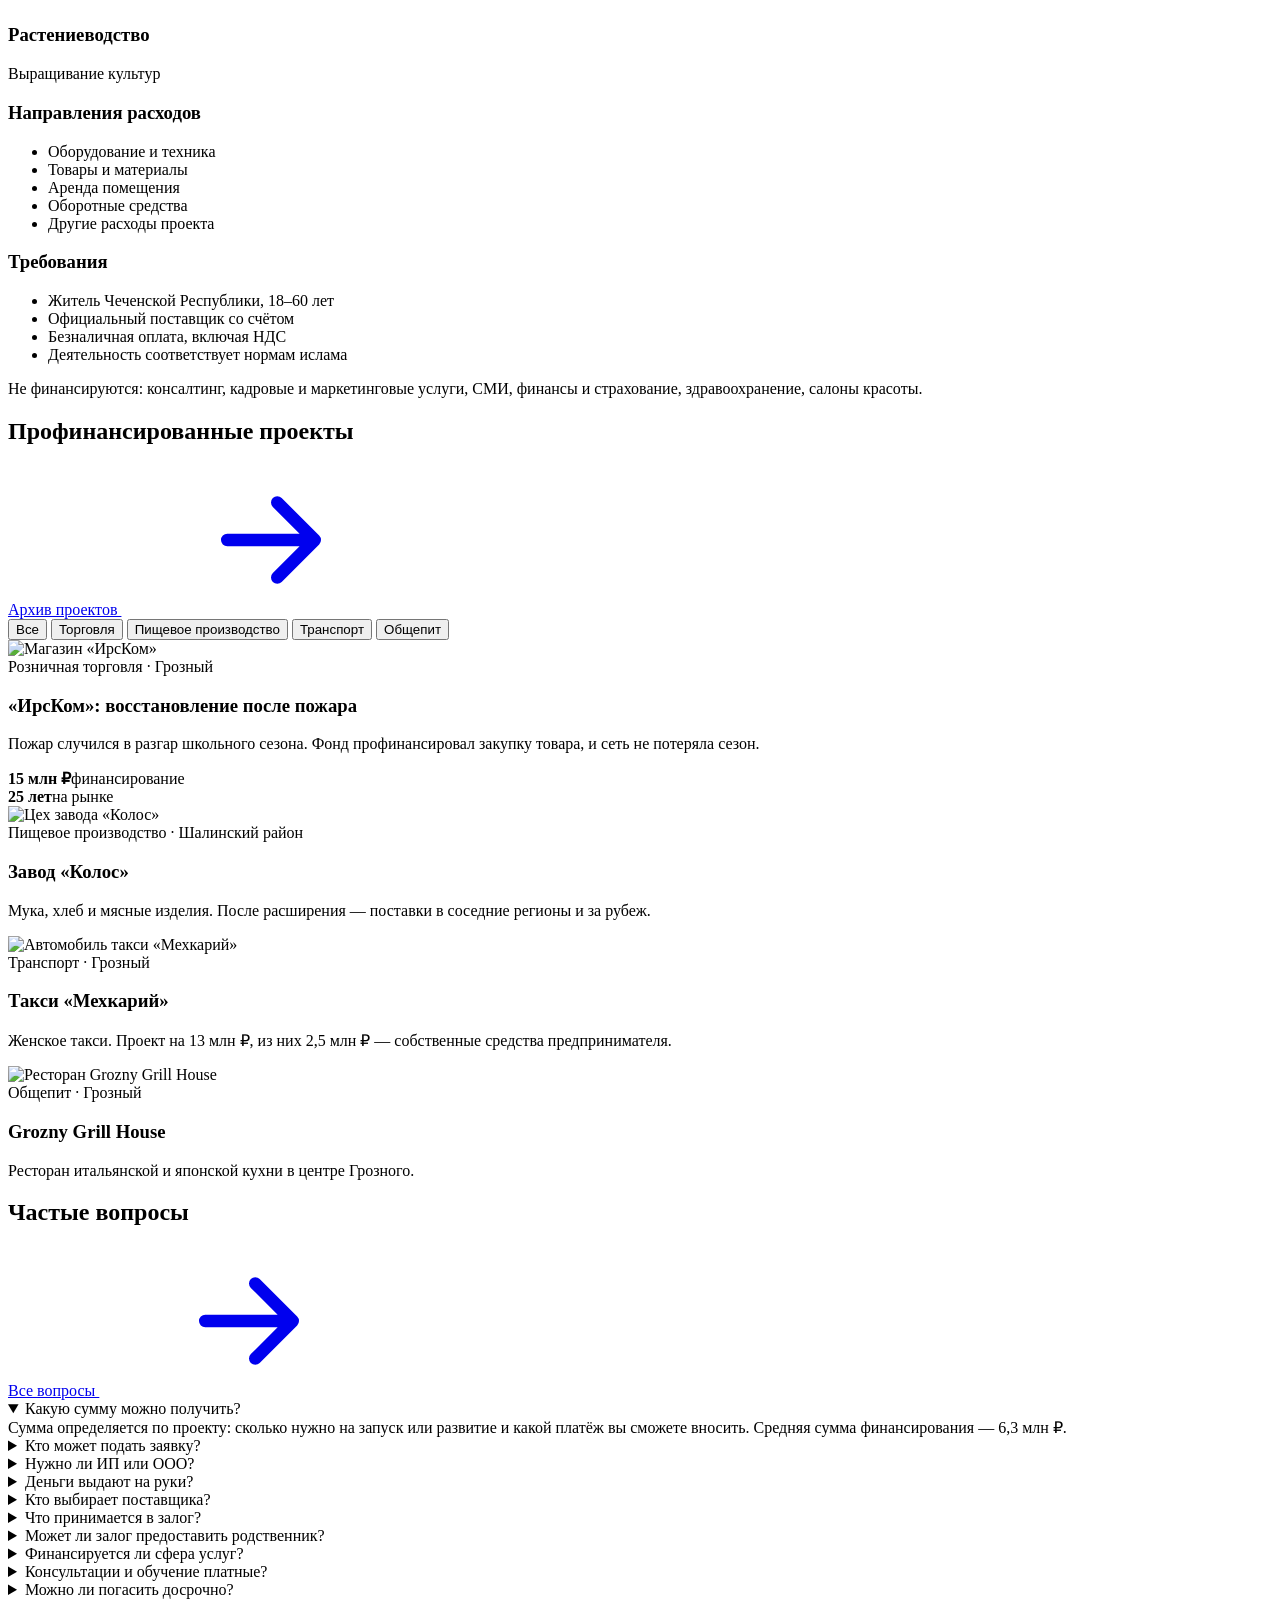
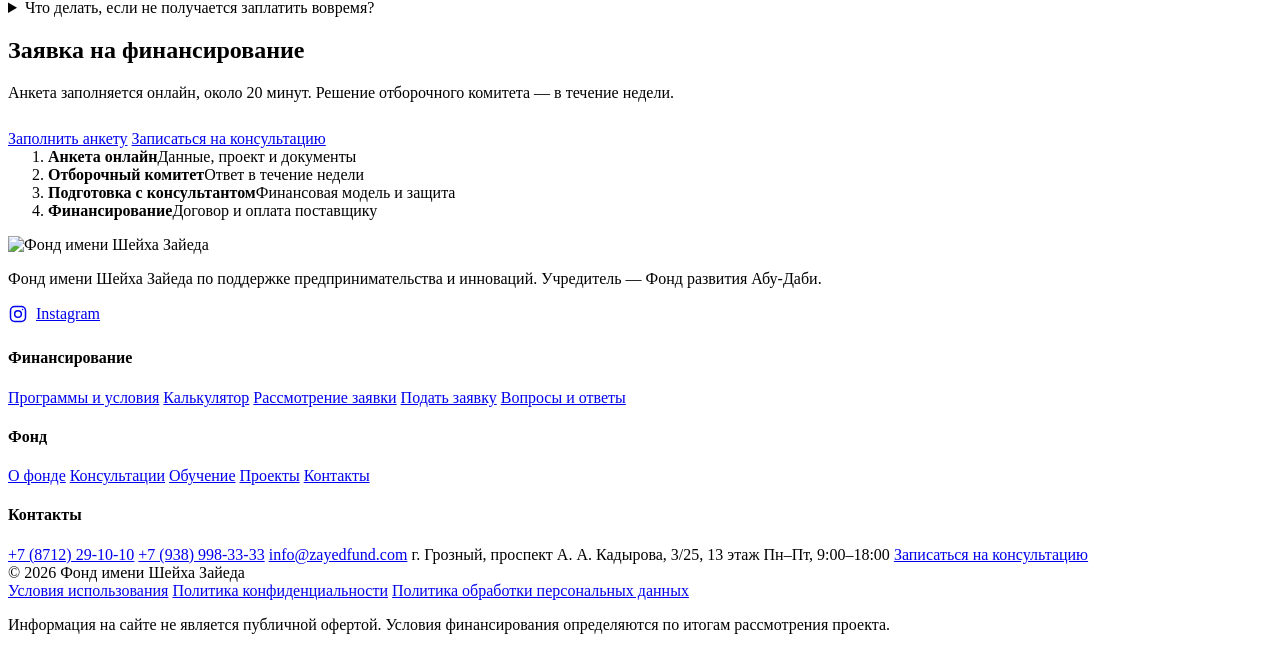
==== commit 7fae813d: "Add files via upload" ====
--- a/index.html
+++ b/index.html
@@ -3,329 +3,504 @@
 <head>
 <meta charset="utf-8">
 <meta name="viewport" content="width=device-width, initial-scale=1, viewport-fit=cover">
+<title>Фонд имени Шейха Зайеда — финансирование бизнеса в Чеченской Республике</title>
+<meta name="description" content="Исламское финансирование бизнеса в Чеченской Республике: наценка от 6% в год без изменений до конца срока, до 12 месяцев без платежей, бизнес-консультант бесплатно.">
+<meta name="theme-color" content="#f2f4f1">
+<link rel="icon" href="assets/img/logo.svg" type="image/svg+xml">
+<link rel="preconnect" href="https://fonts.googleapis.com">
+<link rel="preconnect" href="https://fonts.gstatic.com" crossorigin>
+<link rel="stylesheet" href="https://fonts.googleapis.com/css2?family=Onest:wght@400;500;600;700;800&display=swap">
+<link rel="stylesheet" href="assets/css/site.css?v=202611032143">
 </head>
 <body>
-<title>Калькулятор займа ФШЗ</title>
-<meta name="claude:viewport-fit-sides" content="cover">
-<link rel="preconnect" href="https://fonts.googleapis.com">
-<link rel="preconnect" href="https://fonts.gstatic.com" crossorigin>
-<link rel="stylesheet" href="https://fonts.googleapis.com/css2?family=Montserrat:wght@600;700&family=Roboto:wght@400;500;700&display=swap">
-<style>
-  /* Layout: green band with title (как на сайте фонда), white terms card overlapping it, then form on the left and results on the right; stacks on phones */
-  /* Single light theme on purpose: matches the fund's site */
-  :root {
-    --bg: #f4f4f4;
-    --panel: #ffffff;
-    --fg: #1e1e1e;
-    --muted: #6f6f6f;
-    --line: #e4e4e4;
-    --accent: #396939;          /* green from the site */
-    --accent-soft: #edf3ed;
-    --band-light: #5ea85b;
-    --band-dark: #3c6a3a;
-    --grace: #be252a;           /* red from the site's buttons */
-    --grace-soft: #f8e9ea;
-    --warn: #be252a;
-    --on-band: #ffffff;
-    --font-head: "Century Gothic", "Montserrat", "Segoe UI", sans-serif;
-    --font-body: "Roboto", "Segoe UI", system-ui, sans-serif;
-    --font-num: "Roboto", "Segoe UI", system-ui, sans-serif;
-    color-scheme: light;
-  }
-
-  * { box-sizing: border-box; }
-  [hidden] { display: none !important; }
-  body { margin: 0; background: var(--bg); color: var(--fg); font-family: var(--font-body); font-size: 15px; line-height: 1.5; padding-block: 0 24px; }
-  .gutter { padding-left: max(16px, env(safe-area-inset-left, 0px)); padding-right: max(16px, env(safe-area-inset-right, 0px)); }
-
-  .band { background: radial-gradient(ellipse 70% 120% at 65% 40%, var(--band-light) 0%, var(--band-dark) 75%); color: var(--on-band); }
-  .band-inner { max-width: 1120px; margin: 0 auto; padding-block: 28px 76px; display: grid; gap: 10px; }
-  .logo { display: block; width: 90px; max-width: 60%; height: auto; margin-bottom: 10px; }
-  .band h1 { margin: 0; font: 700 clamp(28px, 4.5vw, 40px)/1.15 var(--font-head); text-wrap: balance; max-width: 22ch; }
-  .band p { margin: 0; font-size: 15px; opacity: 0.9; max-width: 60ch; }
-
-  .wrap { max-width: 1152px; margin: -52px auto 0; display: grid; grid-template-columns: minmax(0, 1fr); gap: 20px; position: relative; }
-  .terms { display: grid; grid-template-columns: repeat(5, minmax(0, 1fr)); gap: 0; margin: 0; background: var(--panel); border-radius: 12px; box-shadow: 0 6px 24px rgb(0 0 0 / 0.08); padding: 18px 8px; }
-  @media (max-width: 900px) { .terms { grid-template-columns: repeat(3, minmax(0, 1fr)); row-gap: 14px; } }
-  @media (max-width: 520px) { .terms { grid-template-columns: repeat(2, minmax(0, 1fr)); } }
-  .terms div { display: grid; gap: 2px; padding: 0 14px; align-content: start; }
-  .terms dt { font-size: 12px; color: var(--muted); }
-  .terms dd { margin: 0; font: 700 17px/1.3 var(--font-head); font-variant-numeric: tabular-nums; overflow-wrap: anywhere; }
-
-  .grid { display: grid; grid-template-columns: minmax(0, 360px) minmax(0, 1fr); gap: 24px; align-items: start; }
-  @media (max-width: 860px) { .grid { grid-template-columns: minmax(0, 1fr); } }
-
-  .panel { background: var(--panel); border: 1px solid var(--line); border-radius: 12px; padding: 22px; }
-  .inputs { display: grid; gap: 18px; }
-  .field { display: grid; gap: 6px; }
-  .field label { font-size: 13px; font-weight: 500; color: var(--muted); }
-  .inp { position: relative; }
-  .inp input {
-    width: 100%; font: 500 18px/1.2 var(--font-num); font-variant-numeric: tabular-nums;
-    color: var(--fg); background: var(--panel); border: 1px solid var(--line); border-radius: 6px;
-    padding: 11px 52px 11px 12px; transition: border-color 0.15s;
-  }
-  .inp input:focus { border-color: var(--accent); outline: none; box-shadow: 0 0 0 3px var(--accent-soft); }
-  .inp .unit { position: absolute; right: 12px; top: 50%; transform: translateY(-50%); color: var(--muted); font-size: 13px; pointer-events: none; }
-  button:focus-visible { outline: 2px solid var(--accent); outline-offset: 2px; }
-
-  .seg { display: grid; grid-template-columns: 1fr 1fr; gap: 8px; }
-  .seg button {
-    font: 500 13px var(--font-body); color: var(--grace); background: var(--grace-soft); border: 0; border-radius: 6px;
-    padding: 10px 8px; cursor: pointer; transition: background 0.15s, color 0.15s;
-  }
-  .seg button:hover { background: #f2d9db; }
-  .seg button[aria-pressed="true"] { background: var(--grace); color: #ffffff; }
-
-  .tabs { display: grid; grid-template-columns: 1fr 1fr; border-bottom: 1px solid var(--line); margin: -6px 0 0; }
-  .tabs button {
-    font: 600 14px var(--font-body); color: var(--muted); background: transparent; border: 0; border-bottom: 3px solid transparent;
-    padding: 4px 6px 10px; margin-bottom: -1px; cursor: pointer;
-  }
-  .tabs button[aria-selected="true"] { color: var(--accent); border-bottom-color: var(--accent); }
-  .right { display: grid; grid-template-columns: minmax(0, 1fr); gap: 20px; min-width: 0; }
-  .hero { display: grid; gap: 4px; }
-  .eyebrow { font-size: 13px; font-weight: 500; color: var(--muted); }
-  .big { font: 700 clamp(32px, 5vw, 46px)/1.1 var(--font-head); font-variant-numeric: tabular-nums; color: var(--accent); overflow-wrap: anywhere; }
-  .sub { color: var(--muted); font-size: 14px; }
-  .error { color: var(--warn); font-weight: 500; }
-
-  .timeline { display: flex; height: 8px; border-radius: 4px; overflow: hidden; background: var(--line); margin-top: 16px; gap: 2px; }
-  .timeline .g { background: var(--grace); }
-  .timeline .p { background: var(--accent); }
-  .legend { display: flex; flex-wrap: wrap; gap: 6px 18px; font-size: 12px; color: var(--muted); margin-top: 8px; }
-  .legend i { display: inline-block; width: 10px; height: 10px; border-radius: 50%; margin-right: 6px; vertical-align: -1px; }
-
-  .stats { display: grid; grid-template-columns: repeat(4, minmax(0, 1fr)); gap: 12px; }
-  @media (max-width: 1040px) and (min-width: 861px) { .stats { grid-template-columns: repeat(2, minmax(0, 1fr)); } }
-  @media (max-width: 560px) { .stats { grid-template-columns: repeat(2, minmax(0, 1fr)); } }
-  .disclaimer { display: flex; gap: 10px; align-items: flex-start; margin: -8px 0 0; padding: 12px 16px; background: var(--panel); border: 1px solid var(--line); border-radius: 12px; font-size: 13px; line-height: 1.5; color: var(--muted); }
-  .disclaimer svg { flex-shrink: 0; width: 16px; height: 16px; margin-top: 2px; color: var(--accent); }
-  .stat { background: var(--panel); border: 1px solid var(--line); border-radius: 12px; padding: 14px 16px; display: grid; gap: 4px; align-content: start; }
-  .stat .k { font-size: 12px; color: var(--muted); }
-  .stat .v { font: 700 16px var(--font-head); font-variant-numeric: tabular-nums; overflow-wrap: anywhere; }
-
-  @media (prefers-reduced-motion: reduce) { * { transition: none !important; } }
-</style>
-
-<div class="band gutter">
-  <div class="band-inner">
-    <img class="logo" src="[data-uri]" alt="Фонд имени Шейха Зайеда" width="90" height="52">
-    <h1>Калькулятор займа</h1>
-    <p>Узнайте ежемесячный платёж по сроку или подберите срок под удобный платёж.</p>
+<svg width="0" height="0" style="position:absolute" aria-hidden="true">
+  <defs>
+    <symbol id="i-percent" viewBox="0 0 24 24" fill="none" stroke="currentColor" stroke-width="1.8" stroke-linecap="round"><path d="M19 5L5 19"/><circle cx="6.5" cy="6.5" r="2.5"/><circle cx="17.5" cy="17.5" r="2.5"/></symbol>
+    <symbol id="i-user" viewBox="0 0 24 24" fill="none" stroke="currentColor" stroke-width="1.8" stroke-linecap="round"><circle cx="12" cy="8" r="4"/><path d="M4 21c0-4.4 3.6-7 8-7s8 2.6 8 7"/></symbol>
+    <symbol id="i-moon" viewBox="0 0 24 24" fill="none" stroke="currentColor" stroke-width="1.8" stroke-linejoin="round"><path d="M20 14.5A8.5 8.5 0 1 1 9.5 4a7 7 0 0 0 10.5 10.5z"/></symbol>
+    <symbol id="i-book" viewBox="0 0 24 24" fill="none" stroke="currentColor" stroke-width="1.8" stroke-linejoin="round"><path d="M4 5a2 2 0 0 1 2-2h13v16H6a2 2 0 0 0-2 2z"/><path d="M4 21V5M8 7h7"/></symbol>
+    <symbol id="i-check" viewBox="0 0 24 24" fill="none" stroke="currentColor" stroke-width="1.8" stroke-linecap="round" stroke-linejoin="round"><circle cx="12" cy="12" r="10"/><path d="M7.5 12.5l3 3 6-6.5"/></symbol>
+    <symbol id="i-tick" viewBox="0 0 24 24" fill="none" stroke="currentColor" stroke-width="2" stroke-linecap="round" stroke-linejoin="round"><path d="M5 12.5l4.5 4.5L19 7.5"/></symbol>
+    <symbol id="i-cross" viewBox="0 0 24 24" fill="none" stroke="currentColor" stroke-width="2" stroke-linecap="round"><path d="M6 6l12 12M18 6L6 18"/></symbol>
+    <symbol id="i-arrow" viewBox="0 0 24 24" fill="none" stroke="currentColor" stroke-width="2" stroke-linecap="round" stroke-linejoin="round"><path d="M5 12h14M13 6l6 6-6 6"/></symbol>
+    <symbol id="i-menu" viewBox="0 0 24 24" fill="none" stroke="currentColor" stroke-width="2" stroke-linecap="round"><path d="M4 8h16M4 16h16"/></symbol>
+    <symbol id="i-info" viewBox="0 0 24 24" fill="none" stroke="currentColor" stroke-width="2" stroke-linecap="round"><circle cx="12" cy="12" r="10"/><path d="M12 11v6M12 7.5h.01"/></symbol>
+    <symbol id="i-instagram" viewBox="0 0 24 24" fill="none" stroke="currentColor" stroke-width="1.8"><rect x="3" y="3" width="18" height="18" rx="5"/><circle cx="12" cy="12" r="4"/><path d="M17.5 6.5h.01" stroke-linecap="round"/></symbol>
+    <symbol id="i-trade" viewBox="0 0 24 24" fill="none" stroke="currentColor" stroke-width="1.8" stroke-linejoin="round"><path d="M3 8h18v12H3z"/><path d="M3 8l2-4h14l2 4M9 12h6"/></symbol>
+    <symbol id="i-cow" viewBox="0 0 24 24" fill="none" stroke="currentColor" stroke-width="1.8" stroke-linecap="round" stroke-linejoin="round"><path d="M6 8c-2 0-3-1.5-3-3 1.5 0 2.5.5 3 1.5M18 8c2 0 3-1.5 3-3-1.5 0-2.5.5-3 1.5"/><path d="M6 7h12v6a6 6 0 0 1-12 0z"/><path d="M9.5 15.5h.01M14.5 15.5h.01"/></symbol>
+    <symbol id="i-truck" viewBox="0 0 24 24" fill="none" stroke="currentColor" stroke-width="1.8" stroke-linejoin="round"><path d="M2 6h12v10H2zM14 10h4l4 3v3h-8z"/><circle cx="6" cy="18" r="2"/><circle cx="18" cy="18" r="2"/></symbol>
+    <symbol id="i-build" viewBox="0 0 24 24" fill="none" stroke="currentColor" stroke-width="1.8" stroke-linejoin="round"><path d="M3 21h18M5 21V10l7-5 7 5v11M10 21v-6h4v6"/></symbol>
+    <symbol id="i-shop" viewBox="0 0 24 24" fill="none" stroke="currentColor" stroke-width="1.8" stroke-linejoin="round"><path d="M4 9l1-5h14l1 5M4 9a2.7 2.7 0 0 0 5.3 0 2.7 2.7 0 0 0 5.4 0 2.7 2.7 0 0 0 5.3 0M5 11v10h14V11M10 21v-5h4v5"/></symbol>
+    <symbol id="i-food" viewBox="0 0 24 24" fill="none" stroke="currentColor" stroke-width="1.8" stroke-linejoin="round"><path d="M5 11h14l-1.5 9h-11z"/><path d="M8 11V8a4 4 0 0 1 8 0v3"/></symbol>
+    <symbol id="i-plant" viewBox="0 0 24 24" fill="none" stroke="currentColor" stroke-width="1.8" stroke-linejoin="round"><path d="M12 21V10M12 10C12 6 9 3 4 3c0 5 3 7 8 7zM12 13c0-4 3-7 8-7 0 5-3 7-8 7z"/></symbol>
+    <symbol id="i-factory" viewBox="0 0 24 24" fill="none" stroke="currentColor" stroke-width="1.8" stroke-linejoin="round"><path d="M2 21V10l6 4v-4l6 4V5h4v16zM2 21h20"/></symbol>
+    <symbol id="i-brick" viewBox="0 0 24 24" fill="none" stroke="currentColor" stroke-width="1.8"><path d="M3 6h18v12H3zM3 10h18M3 14h18M9 6v4M15 10v4M9 14v4"/></symbol>
+    <symbol id="i-cafe" viewBox="0 0 24 24" fill="none" stroke="currentColor" stroke-width="1.8" stroke-linecap="round" stroke-linejoin="round"><path d="M4 9h13v5a5 5 0 0 1-5 5H9a5 5 0 0 1-5-5z"/><path d="M17 10h1.5a2.5 2.5 0 0 1 0 5H17M8 3v3M12 3v3"/></symbol>
+    <symbol id="i-plus" viewBox="0 0 24 24" fill="none" stroke="currentColor" stroke-width="2" stroke-linecap="round"><path d="M12 5v14M5 12h14"/></symbol>
+    <symbol id="i-doc" viewBox="0 0 24 24" fill="none" stroke="currentColor" stroke-width="1.8" stroke-linejoin="round"><path d="M6 3h8l4 4v14H6z"/><path d="M14 3v4h4M9 12h6M9 16h6"/></symbol>
+    <symbol id="i-upload" viewBox="0 0 24 24" fill="none" stroke="currentColor" stroke-width="2" stroke-linecap="round" stroke-linejoin="round"><path d="M12 16V4M7 9l5-5 5 5M5 20h14"/></symbol>
+    <symbol id="i-download" viewBox="0 0 24 24" fill="none" stroke="currentColor" stroke-width="2" stroke-linecap="round" stroke-linejoin="round"><path d="M12 4v12M7 11l5 5 5-5M5 20h14"/></symbol>
+  </defs>
+</svg>
+
+<header class="header">
+  <div class="container header__row">
+    <a class="brand" href="index.html" aria-label="Фонд имени Шейха Зайеда, на главную">
+      <img src="assets/img/logo.svg" alt="" width="52" height="31">
+      <span class="brand__name">Фонд Зайеда<small>Поддержка предпринимательства</small></span>
+    </a>
+    <nav class="nav" aria-label="Основное меню">
+      <a href="funding.html" data-nav="funding">Финансирование</a>
+      <a href="calculator.html" data-nav="calculator">Калькулятор</a>
+      <a href="review.html" data-nav="review">Рассмотрение</a>
+      <a href="training.html" data-nav="training">Обучение</a>
+      <a href="projects.html" data-nav="projects">Проекты</a>
+      <a href="about.html" data-nav="about">О фонде</a>
+      <a href="contacts.html" data-nav="contacts">Контакты</a>
+    </nav>
+    <div class="header__end">
+      <a class="header__phone" href="tel:+78712291010">+7 (8712) 29-10-10</a>
+      <a class="btn btn--primary btn--sm" href="apply.html" data-nav="apply">Подать заявку</a>
+      <button class="burger" type="button" aria-expanded="false" aria-controls="mobile-menu" aria-label="Открыть меню" data-burger><svg class="icon"><use href="#i-menu"/></svg></button>
+    </div>
+  </div>
+  <div class="container mobile-menu" id="mobile-menu" hidden>
+    <nav aria-label="Меню">
+      <a href="funding.html">Финансирование</a>
+      <a href="calculator.html">Калькулятор</a>
+      <a href="review.html">Рассмотрение заявки</a>
+      <a href="consulting.html">Консультации</a>
+      <a href="training.html">Обучение</a>
+      <a href="projects.html">Проекты</a>
+      <a href="faq.html">Вопросы и ответы</a>
+      <a href="about.html">О фонде</a>
+      <a href="contacts.html">Контакты</a>
+      <a href="tel:+78712291010">+7 (8712) 29-10-10</a>
+      <a class="btn btn--primary btn--block" href="apply.html">Подать заявку</a>
+    </nav>
+  </div>
+</header>
+
+<main>
+
+<section class="hero">
+  <div class="container bento">
+    <div class="hero__main">
+      <div>
+        <span class="eyebrow">Фонд имени Шейха Зайеда · с 2017 года</span>
+        <h1>Исламское финансирование бизнеса в Чеченской Республике</h1>
+        <p class="hero__lead">Наценка от 6% в год, фиксированная до конца срока. Льготный период до 12 месяцев. Сопровождение бизнес-консультанта.</p>
+      </div>
+      <div class="hero__actions">
+        <a class="btn btn--primary" href="apply.html">Подать заявку</a>
+        <a class="btn btn--secondary" href="calculator.html">Рассчитать платёж</a>
+      </div>
+    </div>
+    <div class="hero__rate">
+      <span class="small-label">Наценка в год</span>
+      <div><div class="big-num">6–8%</div><p class="small-label" style="margin-top:10px">не меняется до конца срока</p></div>
+    </div>
+    <div class="hero__term">
+      <div><div class="mid-num">до 4 лет</div><p class="small-label" style="margin-top:6px">срок</p></div>
+      <div><div class="mid-num">до 12 мес.</div><p class="small-label" style="margin-top:6px">льготный период</p></div>
+    </div>
+    <figure class="hero__photo" style="margin:0">
+      <img src="assets/img/projects/kolos.jpg" alt="Цех завода «Колос»" width="960" height="1280">
+      <figcaption><span><b>Завод «Колос»</b><span>Пищевое производство, Шалинский район</span></span></figcaption>
+    </figure>
+  </div>
+</section>
+
+<section class="section--tight">
+  <div class="container">
+    <div class="stats">
+      <!-- Цифры по портфелю фонда на 23.09.2026 -->
+      <div class="plate plate--night"><div class="stat__num">639</div><p class="stat__label">проектов профинансировано</p></div>
+      <div class="plate"><div class="stat__num">4 млрд ₽</div><p class="stat__label">выдано предпринимателям</p></div>
+      <div class="plate"><div class="stat__num">2 066</div><p class="stat__label">рабочих мест создано в проектах</p></div>
+      <div class="plate"><div class="stat__num">с 2017</div><p class="stat__label">работаем в республике</p></div>
+    </div>
+  </div>
+</section>
+
+<section class="section" id="programs">
+  <div class="container">
+    <div class="section-head">
+      <h2>Программы финансирования</h2>
+      <p>Для новых проектов и действующего бизнеса.</p>
+    </div>
+    <div class="programs">
+      <article class="plate program">
+        <div>
+          <span class="tag">Основная программа</span>
+          <h3>Основное финансирование</h3>
+          <p class="program__lead">Запуск и развитие бизнеса в любом районе республики.</p>
+        </div>
+        <dl class="kv">
+          <div><dt>Наценка</dt><dd>8% в год</dd></div>
+          <div><dt>Срок</dt><dd>до 3 лет</dd></div>
+          <div><dt>Льготный период</dt><dd>3 месяца</dd></div>
+          <div><dt>Залог</dt><dd>100% суммы</dd></div>
+        </dl>
+        <div class="program__actions">
+          <a class="btn btn--primary" href="apply.html">Подать заявку</a>
+          <a class="link" href="calculator.html">Рассчитать платёж <svg><use href="#i-arrow"/></svg></a>
+        </div>
+      </article>
+      <article class="plate plate--night program" id="lamanho">
+        <div>
+          <span class="tag tag--red">Только в 2026 году</span>
+          <h3>Ламанхо</h3>
+          <p class="program__lead">Сниженная наценка и льготный период 12 месяцев для предпринимателей восьми районов республики.</p>
+        </div>
+        <dl class="kv">
+          <div><dt>Наценка</dt><dd>6% в год</dd></div>
+          <div><dt>Срок</dt><dd>до 4 лет</dd></div>
+          <div><dt>Льготный период</dt><dd>12 месяцев</dd></div>
+          <div><dt>Залог</dt><dd>80% суммы</dd></div>
+        </dl>
+        <div class="districts" aria-label="Районы программы">
+          <span>Шаройский</span><span>Шатойский</span><span>Ачхой-Мартановский</span><span>Урус-Мартановский</span>
+          <span>Веденский</span><span>Итум-Калинский</span><span>Серноводский</span><span>Ножай-Юртовский</span>
+        </div>
+        <div class="program__actions">
+          <a class="btn btn--light" href="apply.html">Подать заявку</a>
+          <a class="link" href="calculator.html">Рассчитать платёж <svg><use href="#i-arrow"/></svg></a>
+        </div>
+      </article>
+    </div>
+  </div>
+</section>
+
+
+<section class="section" id="conditions">
+  <div class="container">
+    <div class="section-head">
+      <h2>Условия финансирования</h2>
+      <a class="link" href="funding.html">Подробнее о финансировании <svg><use href="#i-arrow"/></svg></a>
+    </div>
+    <div class="tiles">
+      <div class="tile"><div class="mid-num">6–8%</div><p>наценка в год</p></div>
+      <div class="tile"><div class="mid-num">до 4 лет</div><p>срок финансирования</p></div>
+      <div class="tile"><div class="mid-num">до 12 мес.</div><p>льготный период</p></div>
+      <div class="tile"><div class="mid-num">6,3 млн ₽</div><p>средняя сумма — размер зависит от проекта</p></div>
+      <div class="tile"><div class="mid-num">Напрямую</div><p>фонд оплачивает поставщику, включая НДС</p></div>
+      <div class="tile"><div class="mid-num">0 ₽</div><p>комиссий и платы за обслуживание</p></div>
+    </div>
+
+    <div class="plate compare">
+      <h3>Сравнение с другими источниками финансирования</h3>
+      <div class="table-scroll">
+        <table>
+          <thead><tr><th></th><th class="is-fund">Фонд Зайеда</th><th>Банковский кредит</th><th>Лизинг</th><th>Микрозаём</th></tr></thead>
+          <tbody>
+            <tr><th>Стоимость</th><td class="is-fund">Фиксированная наценка 6–8% в год</td><td>Процентная ставка</td><td>Удорожание имущества</td><td>Высокая ставка</td></tr>
+            <tr><th>Срок</th><td class="is-fund">До 4 лет</td><td>Устанавливает банк</td><td>По договору</td><td>Краткосрочный</td></tr>
+            <tr><th>Льготный период</th><td class="is-fund">До 12 месяцев</td><td>По решению банка</td><td>По решению лизингодателя</td><td>Не предусмотрено</td></tr>
+            <tr><th>Документы при заявке</th><td class="is-fund">Анкета онлайн</td><td>Полный пакет</td><td>Полный пакет</td><td>Паспорт</td></tr>
+            <tr><th>Подготовка проекта</th><td class="is-fund">Вместе с консультантом</td><td>Самостоятельно</td><td>Самостоятельно</td><td>Не требуется</td></tr>
+            <tr><th>Нормы ислама</th><td class="is-fund"><span class="mark"><svg><use href="#i-tick"/></svg>Соответствует</span></td><td><span class="mark mark--no"><svg><use href="#i-cross"/></svg>Нет</span></td><td>Зависит от договора</td><td><span class="mark mark--no"><svg><use href="#i-cross"/></svg>Нет</span></td></tr>
+          </tbody>
+        </table>
+      </div>
+      <p class="note">Условия банков, лизинговых компаний и МФО определяет каждая организация.</p>
+    </div>
+  </div>
+</section>
+
+<section class="section" id="calc">
+  <div class="container">
+    <div class="section-head">
+      <h2>Расчёт платежа</h2>
+      <a class="link" href="calculator.html">Калькулятор на отдельной странице <svg><use href="#i-arrow"/></svg></a>
+    </div>
+    <div class="calc" data-calc>
+  <form class="calc__form" autocomplete="off" onsubmit="return false">
+    <div class="seg seg--brand" role="group" aria-label="Программа">
+      <button type="button" data-program="main" aria-pressed="true">Основная программа</button>
+      <button type="button" data-program="lamanho" aria-pressed="false">Ламанхо</button>
+    </div>
+    <div class="seg" role="group" aria-label="Что рассчитать">
+      <button type="button" data-mode="pay" aria-pressed="true">Узнать платёж</button>
+      <button type="button" data-mode="term" aria-pressed="false">Узнать срок</button>
+    </div>
+    <div class="field">
+      <label for="calc-amount">Сумма финансирования</label>
+      <div class="input-wrap"><input class="input input--big" id="calc-amount" inputmode="numeric" value="10 000 000" data-money><span class="unit">₽</span></div>
+    </div>
+    <div class="field" data-purpose>
+      <span class="field__label" id="calc-purpose-label">Назначение</span>
+      <div class="seg" role="group" aria-labelledby="calc-purpose-label">
+        <button type="button" data-grace="3" data-term="33" aria-pressed="true">Основные средства</button>
+        <button type="button" data-grace="3" data-term="21" aria-pressed="false">Оборотные средства</button>
+      </div>
+    </div>
+    <div class="field-row">
+      <div class="field" data-term-field>
+        <label for="calc-term">Срок без льготного периода</label>
+        <div class="input-wrap"><input class="input" id="calc-term" inputmode="numeric" value="33"><span class="unit">мес.</span></div>
+      </div>
+      <div class="field" data-pay-field hidden>
+        <label for="calc-budget">Желаемый платёж в месяц</label>
+        <div class="input-wrap"><input class="input" id="calc-budget" inputmode="numeric" value="500 000" data-money><span class="unit">₽</span></div>
+      </div>
+      <div class="field">
+        <label for="calc-grace">Льготный период</label>
+        <div class="input-wrap"><input class="input" id="calc-grace" inputmode="numeric" value="3"><span class="unit">мес.</span></div>
+      </div>
+    </div>
+  </form>
+
+  <div class="calc__result" aria-live="polite">
+    <div>
+      <span class="calc__label" data-out="label">Ежемесячный платёж</span>
+      <div class="calc__big" data-out="big">—</div>
+      <p class="calc__sub" data-out="sub"></p>
+    </div>
+    <div>
+      <div class="bar" aria-hidden="true"><span class="bar__g" data-out="barG"></span><span class="bar__p" data-out="barP"></span></div>
+      <div class="bar-legend"><span><i style="background:var(--red)"></i><span data-out="legG"></span></span><span><i style="background:var(--brand-bright)"></i><span data-out="legP"></span></span></div>
+    </div>
+    <dl class="calc__cards">
+      <div><dt>Наценка</dt><dd data-out="markup">—</dd></div>
+      <div><dt>Итоговый процент наценки</dt><dd data-out="pct">—</dd></div>
+      <div><dt>Общий срок с льготным периодом</dt><dd data-out="total-term">—</dd></div>
+      <div><dt>Общая сумма с наценкой</dt><dd data-out="total">—</dd></div>
+    </dl>
+    <a class="btn btn--light" href="apply.html">Подать заявку</a>
+    <p class="calc__disclaimer"><svg><use href="#i-info"/></svg><span>Расчёт предварительный и не является публичной офертой. Итоговые условия финансирования Фонд определяет после рассмотрения заявки.</span></p>
   </div>
 </div>
 
-<div class="wrap gutter">
-  <dl class="terms" id="terms"></dl>
-
-  <div class="grid">
-    <form class="panel inputs" id="form" autocomplete="off">
-      <div class="tabs" role="tablist" aria-label="Что рассчитать">
-        <button type="button" role="tab" id="modePay" aria-selected="true">Узнать платёж</button>
-        <button type="button" role="tab" id="modeTerm" aria-selected="false">Узнать срок</button>
-      </div>
-
+  </div>
+</section>
+
+<section class="section" id="steps">
+  <div class="container">
+    <div class="section-head">
+      <h2>Этапы рассмотрения</h2>
+      <a class="link" href="review.html">Порядок рассмотрения <svg><use href="#i-arrow"/></svg></a>
+    </div>
+    <ol class="steps">
+      <li class="step"><span class="step__when">20 минут</span><h3>Анкета</h3><p>Заполняется онлайн</p></li>
+      <li class="step step--warn"><span class="step__when">До 1 недели</span><h3>Отборочный комитет</h3><p>Оценка идеи, рынка и платёжеспособности</p><span class="tag tag--red step__flag">Решение о допуске</span></li>
+      <li class="step"><span class="step__when">2–6 недель</span><h3>Подготовка</h3><p>Финансовая модель и выезд на объект с консультантом</p></li>
+      <li class="step"><span class="step__when">По готовности</span><h3>Кредитный комитет</h3><p>Защита проекта</p></li>
+      <li class="step"><span class="step__when">После одобрения</span><h3>Финансирование</h3><p>Договор и оплата поставщику. ИП или ООО регистрируется на этом шаге</p></li>
+    </ol>
+    <!-- По портфелю на 23.09.2026: МКК одобрил 818 из 906 вынесенных проектов -->
+    <div class="plate plate--night result-banner">
+      <div class="big-num">90%</div>
+      <p>проектов, дошедших до кредитного комитета, получают одобрение</p>
+    </div>
+  </div>
+</section>
+
+<section class="section" id="consult">
+  <div class="container consult">
+    <div class="plate plate--night">
+      <span class="tag tag--night">Бесплатно</span>
+      <h2 style="margin-top:18px">Сопровождение бизнес-консультанта</h2>
+      <p class="consult__lead">После отборочного комитета за проектом закрепляется бизнес-консультант и ведёт его до защиты.</p>
+      <ul class="checks">
+        <li><svg><use href="#i-check"/></svg><span>Проверяет цифры и рынок</span></li>
+        <li><svg><use href="#i-check"/></svg><span>Строит финансовую модель</span></li>
+        <li><svg><use href="#i-check"/></svg><span>Выезжает на объект</span></li>
+        <li><svg><use href="#i-check"/></svg><span>Готовит к защите на комитете</span></li>
+      </ul>
+    </div>
+    <form class="plate form" data-form="consult" novalidate>
+      <h3>Запись на консультацию</h3>
+      <p style="color:var(--muted);margin-top:-8px">По вторникам в офисе фонда. Предварительная оценка проекта и расчёт платежа.</p>
       <div class="field">
-        <label for="amount">Сумма займа</label>
-        <div class="inp"><input id="amount" inputmode="decimal" value="10 000 000"></div>
-      </div>
-
-      <div class="field" id="presetField">
-        <label id="presetLabel">Цель займа</label>
-        <div class="seg" role="group" aria-labelledby="presetLabel">
-          <button type="button" data-grace="3" data-term="33">Основные средства</button>
-          <button type="button" data-grace="3" data-term="21">Оборотные средства</button>
-        </div>
-      </div>
-
-      <div class="field" id="termField">
-        <label for="term">Срок займа, без льготного периода</label>
-        <div class="inp"><input id="term" inputmode="numeric" value="33"><span class="unit">мес.</span></div>
-      </div>
-
-      <div class="field" id="payField" hidden>
-        <label for="pay">Сколько готовы платить в месяц</label>
-        <div class="inp"><input id="pay" inputmode="decimal" value="500 000"></div>
-      </div>
-
+        <label for="c-date">Дата</label>
+        <select class="select" id="c-date" name="date" data-tuesdays></select>
+      </div>
       <div class="field">
-        <label for="grace">Льготный период, без платежей</label>
-        <div class="inp"><input id="grace" inputmode="numeric" value="3"><span class="unit">мес.</span></div>
-      </div>
+        <label for="c-name">Имя</label>
+        <input class="input" id="c-name" name="name" autocomplete="name" required>
+      </div>
+      <div class="field">
+        <label for="c-phone">Телефон</label>
+        <input class="input" id="c-phone" name="phone" type="tel" autocomplete="tel" placeholder="+7" required>
+      </div>
+      <label class="check"><input type="checkbox" name="agree" required><span>Даю согласие на <a href="personal-data.html">обработку персональных данных</a></span></label>
+      <p class="form__status" data-status hidden></p>
+      <button class="btn btn--primary btn--block" type="submit">Записаться</button>
     </form>
-
-    <div class="right">
-      <section class="panel">
-        <div class="hero">
-          <span class="eyebrow" id="heroLabel">Ежемесячный платёж</span>
-          <span class="big" id="heroValue">—</span>
-          <span class="sub" id="heroSub"></span>
-        </div>
-        <div class="timeline" id="timeline" aria-hidden="true"><div class="g" id="tlG"></div><div class="p" id="tlP"></div></div>
-        <div class="legend">
-          <span><i style="background:var(--grace)"></i><span id="lgG"></span></span>
-          <span><i style="background:var(--accent)"></i><span id="lgP"></span></span>
-        </div>
-      </section>
-
-      <div class="stats" id="stats"></div>
-      <p class="disclaimer"><svg viewBox="0 0 24 24" fill="none" stroke="currentColor" stroke-width="2" stroke-linecap="round" aria-hidden="true"><circle cx="12" cy="12" r="10"/><path d="M12 11v6M12 7.5h.01"/></svg><span>Расчёт предварительный и не является публичной офертой. Итоговые условия финансирования Фонд определяет после рассмотрения заявки.</span></p>
-
-    </div>
-  </div>
-</div>
-
-<script>
-  // Pure calculation, mirrors the "Традиционный займ" sheet.
-  function calc({ amount, rate, grace, term }) {
-    const i = rate / 100 / 12;
-    const graceInterest = amount * i;                 // per month, on the unchanged balance
-    const graceTotal = graceInterest * grace;
-    const base = amount + graceTotal;                 // balance after capitalisation
-    const n = term;
-    const payment = i === 0 ? base / n : base * i / (1 - Math.pow(1 + i, -n));
-
-    const rows = [];
-    let bal = amount;
-    for (let m = 1; m <= grace; m++) {
-      rows.push({ m, start: bal, interest: graceInterest, principal: 0, pay: 0, end: bal, grace: true });
-    }
-    bal = base;
-    let paidInterest = 0;
-    for (let k = 1; k <= n; k++) {
-      const interest = bal * i;
-      const principal = payment - interest;
-      const end = k === n ? 0 : bal - principal;
-      rows.push({ m: grace + k, start: bal, interest, principal, pay: payment, end, cap: k === 1 && grace > 0 });
-      paidInterest += interest; bal = end;
-    }
-    return { base, graceTotal, n, payment, paidInterest, totalPaid: payment * n,
-             overpay: graceTotal + paidInterest, rows };
-  }
-
-  const nf = new Intl.NumberFormat("ru-RU", { minimumFractionDigits: 2, maximumFractionDigits: 2 });
-  const nf0 = new Intl.NumberFormat("ru-RU", { maximumFractionDigits: 0 });
-  const nfPct = new Intl.NumberFormat("ru-RU", { maximumFractionDigits: 0 });
-  function fmt(x) { return nf.format(x); }
-  function num(s) { const v = parseFloat(String(s).replace(/[\s ]/g, "").replace(",", ".")); return isFinite(v) ? v : NaN; }
-  function months(n) {
-    const a = Math.abs(n) % 100, b = a % 10;
-    if (a > 10 && a < 20) return n + " месяцев";
-    if (b === 1) return n + " месяц";
-    if (b > 1 && b < 5) return n + " месяца";
-    return n + " месяцев";
-  }
-
-  const RATE = 13;      // ставка для расчёта аннуитета, как в таблице (Наценка по займу ФШЗ)
-  const MAX_GRACE = 12, MAX_TERM = 60;
-  const $ = id => document.getElementById(id);
-  const presets = document.querySelectorAll("[data-term]");
-  let mode = "pay";   // "pay": срок → платёж, "term": желаемый платёж → срок
-
-  // Smallest whole term (up to MAX_TERM) whose equal payment fits into the budget
-  function termForPayment({ amount, rate, grace, budget }) {
-    for (let n = 1; n <= MAX_TERM; n++) {
-      if (calc({ amount, rate, grace, term: n }).payment <= budget + 0.005) return n;
-    }
-    return null;
-  }
-
-  function render() {
-    const amount = num($("amount").value), rate = RATE;
-    const grace = Math.round(num($("grace").value)), budget = num($("pay").value);
-    let term = Math.round(num($("term").value));
-    presets.forEach(btn => btn.setAttribute("aria-pressed", +btn.dataset.grace === grace && +btn.dataset.term === term));
-    const bad = msg => {
-      $("terms").innerHTML = ""; $("heroValue").textContent = "—"; $("heroSub").innerHTML = '<span class="error">' + msg + "</span>";
-      $("stats").innerHTML = "";
-      $("tlG").style.flex = "0"; $("tlP").style.flex = "0"; $("lgG").textContent = ""; $("lgP").textContent = "";
-    };
-    if (!(amount > 0)) return bad("Укажите сумму займа больше нуля.");
-    if (!(grace >= 0)) return bad("Укажите льготный период, можно 0.");
-    if (mode === "term") {
-      if (!(budget > 0)) return bad("Укажите, сколько готовы платить в месяц.");
-      term = termForPayment({ amount, rate, grace, budget });
-      if (!term) return bad("Такого платежа не хватит для этой суммы. Минимальный платёж: " +
-        fmt(calc({ amount, rate, grace, term: MAX_TERM }).payment) + ".");
-    }
-    if (!(term >= 1)) return bad("Укажите срок займа.");
-
-    const r = calc({ amount, rate, grace, term });
-
-    const total = grace + r.n;
-    // Итоговый процент наценки как в таблице: доля переплаты от суммы займа (E7)
-    const totalPct = r.overpay / amount * 100;
-    const terms = [
-      ["Сумма займа", Number.isInteger(amount) ? nf0.format(amount) : fmt(amount)],
-      ["Льготный период", months(grace)],
-      ["Срок займа без ЛП", months(r.n)],
-      ["Общий срок", months(total)],
-      ["Ежемесячный платёж", fmt(r.payment)],
-    ];
-    $("terms").innerHTML = terms.map(([k, v]) => "<div><dt>" + k + "</dt><dd>" + v + "</dd></div>").join("");
-    if (mode === "pay") {
-      $("heroLabel").textContent = "Ежемесячный платёж";
-      $("heroValue").textContent = fmt(r.payment);
-      $("heroSub").textContent = (grace ? "с " + (grace + 1) + "-го месяца, " : "") + months(r.n) + " подряд · общий срок " + months(total);
-    } else {
-      $("heroLabel").textContent = "Срок займа без льготного периода";
-      $("heroValue").textContent = months(r.n);
-      $("heroSub").textContent = "Платёж " + fmt(r.payment) + " в месяц" + (grace ? " с " + (grace + 1) + "-го месяца" : "") + " · общий срок " + months(total);
-    }
-
-    $("tlG").style.flex = String(grace); $("tlP").style.flex = String(r.n);
-    $("lgG").textContent = "Льготный период: " + months(grace);
-    $("lgP").textContent = "Платежи: " + months(r.n) + " · всего " + months(total) + " (" + (total / 12).toFixed(1).replace(".", ",") + " г.)";
-
-    const stats = [
-      ["Наценка", fmt(r.overpay)],
-      ["Итоговый процент наценки", nfPct.format(totalPct) + "%"],
-      ["Общий срок с льготным периодом", months(total)],
-      ["Общая сумма с наценкой", fmt(r.totalPaid)],
-    ];
-    $("stats").innerHTML = stats.map(([k, v]) => '<div class="stat"><span class="k">' + k + '</span><span class="v">' + v + "</span></div>").join("");
-
-  }
-
-  // Silent caps: grace up to 12 months, term up to 60 months
-  [["grace", MAX_GRACE], ["term", MAX_TERM]].forEach(([id, max]) => $(id).addEventListener("input", e => {
-    if (num(e.target.value) > max) e.target.value = max;
-    render();
-  }));
-  // Group thousands with spaces while typing, keeping the caret after the same digit
-  const groupDigits = e => {
-    const el = e.target, raw = el.value, caret = el.selectionStart ?? raw.length;
-    const digitsBefore = raw.slice(0, caret).replace(/[^\d,.]/g, "").length;
-    let [int, dec] = raw.replace(/[^\d,.]/g, "").replace(".", ",").split(",");
-    int = (int || "").replace(/^0+(?=\d)/, "");
-    let out = int.replace(/\B(?=(\d{3})+(?!\d))/g, " ");
-    if (dec !== undefined) out += "," + dec.replace(/\D/g, "").slice(0, 2);
-    el.value = out;
-    let pos = 0, seen = 0;
-    while (pos < out.length && seen < digitsBefore) { if (out[pos] !== " ") seen++; pos++; }
-    el.setSelectionRange(pos, pos);
-    render();
-  };
-  $("amount").addEventListener("input", groupDigits);
-  $("pay").addEventListener("input", groupDigits);
-
-  function setMode(m) {
-    mode = m;
-    $("modePay").setAttribute("aria-selected", m === "pay");
-    $("modeTerm").setAttribute("aria-selected", m === "term");
-    $("presetField").hidden = $("termField").hidden = m !== "pay";
-    $("payField").hidden = m !== "term";
-    render();
-  }
-  $("modePay").addEventListener("click", () => setMode("pay"));
-  $("modeTerm").addEventListener("click", () => setMode("term"));
-  presets.forEach(btn => btn.addEventListener("click", () => {
-    $("grace").value = btn.dataset.grace; $("term").value = btn.dataset.term; render();
-  }));
-  $("form").addEventListener("submit", e => e.preventDefault());
-  render();
-</script>
-
+  </div>
+</section>
+
+
+<section class="section" id="industries">
+  <div class="container">
+    <div class="section-head">
+      <h2>Отрасли</h2>
+      <p>Производство, торговля, услуги и сельское хозяйство.</p>
+    </div>
+    <div class="industries">
+      <article class="industry"><span class="icon-tile"><svg class="icon"><use href="#i-trade"/></svg></span><h3>Оптовая торговля</h3><p>Закупка и дистрибуция</p></article>
+      <article class="industry"><span class="icon-tile"><svg class="icon"><use href="#i-shop"/></svg></span><h3>Розничная торговля</h3><p>Магазины и торговые сети</p></article>
+      <article class="industry"><span class="icon-tile"><svg class="icon"><use href="#i-food"/></svg></span><h3>Пищевое производство</h3><p>Продукты питания и напитки</p></article>
+      <article class="industry"><span class="icon-tile"><svg class="icon"><use href="#i-factory"/></svg></span><h3>Производство</h3><p>Мебель и другая продукция</p></article>
+      <article class="industry"><span class="icon-tile"><svg class="icon"><use href="#i-brick"/></svg></span><h3>Стройматериалы</h3><p>Производство и продажа</p></article>
+      <article class="industry"><span class="icon-tile"><svg class="icon"><use href="#i-build"/></svg></span><h3>Строительство</h3><p>Монтаж и отделка</p></article>
+      <article class="industry"><span class="icon-tile"><svg class="icon"><use href="#i-truck"/></svg></span><h3>Транспорт</h3><p>Грузы, пассажиры, логистика</p></article>
+      <article class="industry"><span class="icon-tile"><svg class="icon"><use href="#i-cafe"/></svg></span><h3>Общепит</h3><p>Кафе, рестораны, доставка</p></article>
+      <article class="industry"><span class="icon-tile"><svg class="icon"><use href="#i-cow"/></svg></span><h3>Животноводство</h3><p>Фермы и разведение</p></article>
+      <article class="industry"><span class="icon-tile"><svg class="icon"><use href="#i-plant"/></svg></span><h3>Растениеводство</h3><p>Выращивание культур</p></article>
+    </div>
+    <div class="split2">
+      <div class="plate">
+        <h3>Направления расходов</h3>
+        <ul class="dots"><li>Оборудование и техника</li><li>Товары и материалы</li><li>Аренда помещения</li><li>Оборотные средства</li><li>Другие расходы проекта</li></ul>
+      </div>
+      <div class="plate">
+        <h3>Требования</h3>
+        <ul class="dots"><li>Житель Чеченской Республики, 18–60 лет</li><li>Официальный поставщик со счётом</li><li>Безналичная оплата, включая НДС</li><li>Деятельность соответствует нормам ислама</li></ul>
+        <p class="note">Не финансируются: консалтинг, кадровые и маркетинговые услуги, СМИ, финансы и страхование, здравоохранение, салоны красоты.</p>
+      </div>
+    </div>
+  </div>
+</section>
+
+<section class="section" id="projects">
+  <div class="container">
+    <div class="section-head">
+      <h2>Профинансированные проекты</h2>
+      <a class="link" href="projects.html">Архив проектов <svg><use href="#i-arrow"/></svg></a>
+    </div>
+    <div class="filters" role="group" aria-label="Фильтр по отрасли" data-filters>
+      <button type="button" data-filter="all" aria-pressed="true">Все</button>
+      <button type="button" data-filter="trade" aria-pressed="false">Торговля</button>
+      <button type="button" data-filter="food" aria-pressed="false">Пищевое производство</button>
+      <button type="button" data-filter="transport" aria-pressed="false">Транспорт</button>
+      <button type="button" data-filter="cafe" aria-pressed="false">Общепит</button>
+    </div>
+    <div class="projects">
+      <article class="project project--featured" data-cat="trade">
+        <div class="project__img"><img src="assets/img/projects/irskom.jpg" alt="Магазин «ИрсКом»" loading="lazy" width="960" height="1280"></div>
+        <div class="project__body">
+          <span class="project__meta">Розничная торговля · Грозный</span>
+          <h3>«ИрсКом»: восстановление после пожара</h3>
+          <p>Пожар случился в разгар школьного сезона. Фонд профинансировал закупку товара, и сеть не потеряла сезон.</p>
+          <div class="project__facts">
+            <div><b>15 млн ₽</b><span>финансирование</span></div>
+            <div><b>25 лет</b><span>на рынке</span></div>
+          </div>
+        </div>
+      </article>
+      <article class="project" data-cat="food">
+        <div class="project__img"><img src="assets/img/projects/kolos.jpg" alt="Цех завода «Колос»" loading="lazy" width="960" height="1280"></div>
+        <div class="project__body"><span class="project__meta">Пищевое производство · Шалинский район</span><h3>Завод «Колос»</h3><p>Мука, хлеб и мясные изделия. После расширения — поставки в соседние регионы и за рубеж.</p></div>
+      </article>
+      <article class="project" data-cat="transport">
+        <div class="project__img"><img src="assets/img/projects/mehkariy.jpg" alt="Автомобиль такси «Мехкарий»" loading="lazy" width="900" height="500"></div>
+        <div class="project__body"><span class="project__meta">Транспорт · Грозный</span><h3>Такси «Мехкарий»</h3><p>Женское такси. Проект на 13 млн ₽, из них 2,5 млн ₽ — собственные средства предпринимателя.</p></div>
+      </article>
+      <article class="project" data-cat="cafe">
+        <div class="project__img"><img src="assets/img/projects/grill-house.jpg" alt="Ресторан Grozny Grill House" loading="lazy" width="1280" height="960"></div>
+        <div class="project__body"><span class="project__meta">Общепит · Грозный</span><h3>Grozny Grill House</h3><p>Ресторан итальянской и японской кухни в центре Грозного.</p></div>
+      </article>
+    </div>
+  </div>
+</section>
+
+<section class="section" id="faq">
+  <div class="container">
+    <div class="section-head"><h2>Частые вопросы</h2><a class="link" href="faq.html">Все вопросы <svg><use href="#i-arrow"/></svg></a></div>
+    <div class="faq">
+      <details open><summary>Какую сумму можно получить?</summary><div>Сумма определяется по проекту: сколько нужно на запуск или развитие и какой платёж вы сможете вносить. Средняя сумма финансирования — 6,3 млн ₽.</div></details>
+      <details><summary>Кто может подать заявку?</summary><div>Жители Чеченской Республики от 18 до 60 лет. Заявку подаёт сам предприниматель, без доверенности.</div></details>
+      <details><summary>Нужно ли ИП или ООО?</summary><div>На старте — нет. ИП или ООО регистрируется перед подписанием договора.</div></details>
+      <details><summary>Деньги выдают на руки?</summary><div>Нет. Фонд оплачивает поставщику безналичным расчётом, включая НДС.</div></details>
+      <!-- TODO: проверить ответы ниже с кредитным отделом -->
+      <details><summary>Кто выбирает поставщика?</summary><div>Вы. Поставщик должен работать официально и выставлять счёт.</div></details>
+      <details><summary>Что принимается в залог?</summary><div>Вид залога определяется по проекту. По основной программе залог покрывает 100% суммы, по «Ламанхо» — 80%.</div></details>
+      <details><summary>Может ли залог предоставить родственник?</summary><div>Решение принимается индивидуально.</div></details>
+      <details><summary>Финансируется ли сфера услуг?</summary><div>Строительные и транспортные услуги и общепит — да. Консалтинг, кадровые, маркетинговые, финансовые и страховые услуги, здравоохранение и салоны красоты — нет.</div></details>
+      <details><summary>Консультации и обучение платные?</summary><div>Нет, бесплатные.</div></details>
+      <details><summary>Можно ли погасить досрочно?</summary><div>Да, в порядке, установленном договором.</div></details>
+      <details><summary>Что делать, если не получается заплатить вовремя?</summary><div>Сообщите в фонд заранее. Порядок действий при просрочке указан в договоре.</div></details>
+    </div>
+  </div>
+</section>
+
+<section class="section" id="apply">
+  <div class="container">
+    <div class="plate plate--night apply">
+      <div>
+        <h2>Заявка на финансирование</h2>
+        <p class="apply__lead">Анкета заполняется онлайн, около 20 минут. Решение отборочного комитета — в течение недели.</p>
+        <div class="hero__actions" style="margin-top:28px">
+          <a class="btn btn--light" href="apply.html">Заполнить анкету</a>
+          <a class="btn btn--ghost" href="#consult">Записаться на консультацию</a>
+        </div>
+      </div>
+      <ol class="next" style="margin-top:0">
+        <li><div><b>Анкета онлайн</b><span>Данные, проект и документы</span></div></li>
+        <li><div><b>Отборочный комитет</b><span>Ответ в течение недели</span></div></li>
+        <li><div><b>Подготовка с консультантом</b><span>Финансовая модель и защита</span></div></li>
+        <li><div><b>Финансирование</b><span>Договор и оплата поставщику</span></div></li>
+      </ol>
+    </div>
+  </div>
+</section>
+
+</main>
+<footer class="footer">
+  <div class="container">
+    <div class="footer__grid">
+      <div class="footer__brand">
+        <img src="assets/img/emblem-white.png" alt="Фонд имени Шейха Зайеда" width="96" height="56">
+        <p>Фонд имени Шейха Зайеда по поддержке предпринимательства и инноваций. Учредитель — Фонд развития Абу-Даби.</p>
+        <a href="https://www.instagram.com/zayed_fund" target="_blank" rel="noopener" style="display:inline-flex;gap:8px;align-items:center"><svg class="icon" style="width:20px;height:20px"><use href="#i-instagram"/></svg> Instagram</a>
+      </div>
+      <div>
+        <h4>Финансирование</h4>
+        <nav class="footer__links" aria-label="Финансирование">
+          <a href="funding.html">Программы и условия</a>
+          <a href="calculator.html">Калькулятор</a>
+          <a href="review.html">Рассмотрение заявки</a>
+          <a href="apply.html">Подать заявку</a>
+          <a href="faq.html">Вопросы и ответы</a>
+        </nav>
+      </div>
+      <div>
+        <h4>Фонд</h4>
+        <nav class="footer__links" aria-label="Фонд">
+          <a href="about.html">О фонде</a>
+          <a href="consulting.html">Консультации</a>
+          <a href="training.html">Обучение</a>
+          <a href="projects.html">Проекты</a>
+          <a href="contacts.html">Контакты</a>
+        </nav>
+      </div>
+      <div class="footer__contacts">
+        <h4>Контакты</h4>
+        <a class="footer__phone" href="tel:+78712291010">+7 (8712) 29-10-10</a>
+        <a href="tel:+79389983333">+7 (938) 998-33-33</a>
+        <a href="mailto:info@zayedfund.com">info@zayedfund.com</a>
+        <span>г. Грозный, проспект А. А. Кадырова, 3/25, 13 этаж</span>
+        <span>Пн–Пт, 9:00–18:00</span>
+        <a class="btn btn--light btn--sm" href="consulting.html#consult">Записаться на консультацию</a>
+      </div>
+    </div>
+    <div class="footer__bottom">
+      <span>© <span data-year>2026</span> Фонд имени Шейха Зайеда</span>
+      <nav aria-label="Документы">
+        <a href="terms.html">Условия использования</a>
+        <a href="privacy.html">Политика конфиденциальности</a>
+        <a href="personal-data.html">Политика обработки персональных данных</a>
+      </nav>
+    </div>
+    <p class="footer__disclaimer">Информация на сайте не является публичной офертой. Условия финансирования определяются по итогам рассмотрения проекта.</p>
+  </div>
+</footer>
+
+<script src="assets/js/config.js?v=202611032143"></script>
+<script src="assets/js/site.js?v=202611032143"></script>
+<script src="assets/js/calc.js?v=202611032143"></script>
+<script src="assets/js/apply.js?v=202611032143"></script>
 </body>
 </html>
